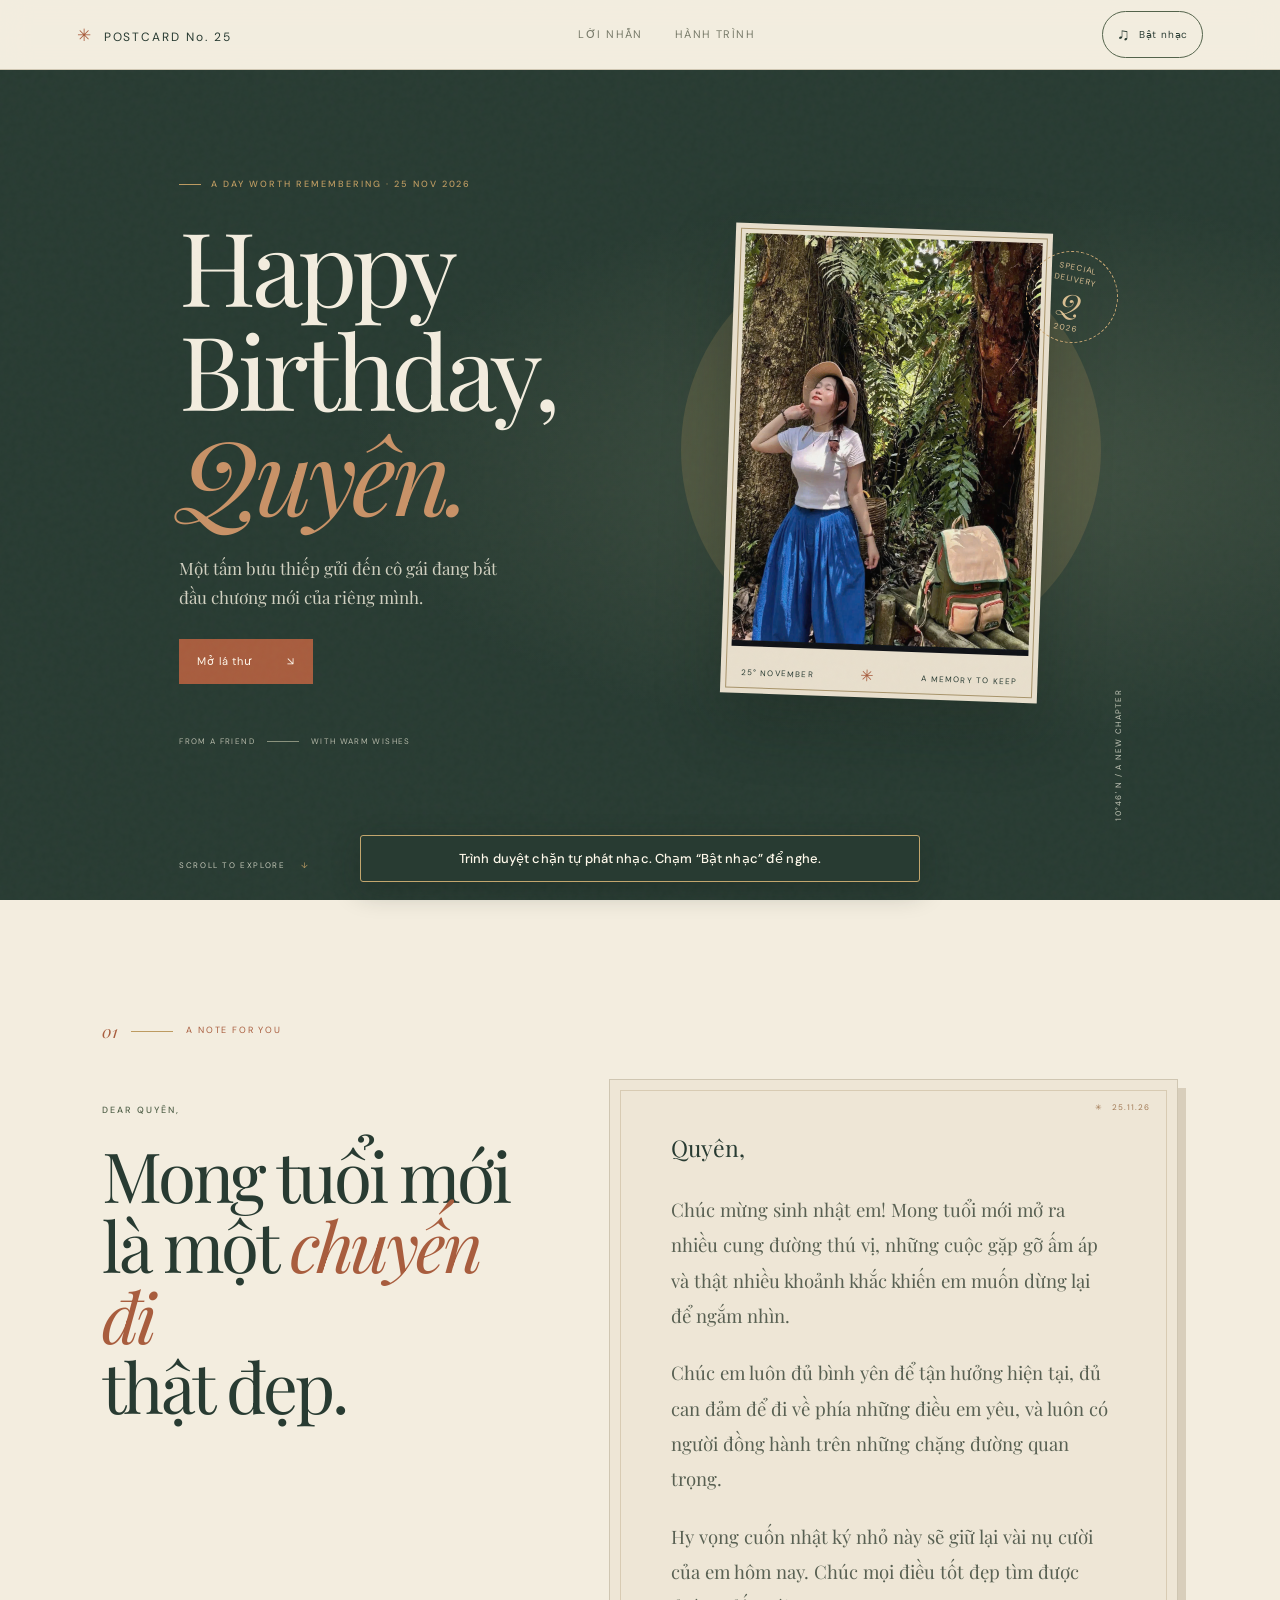
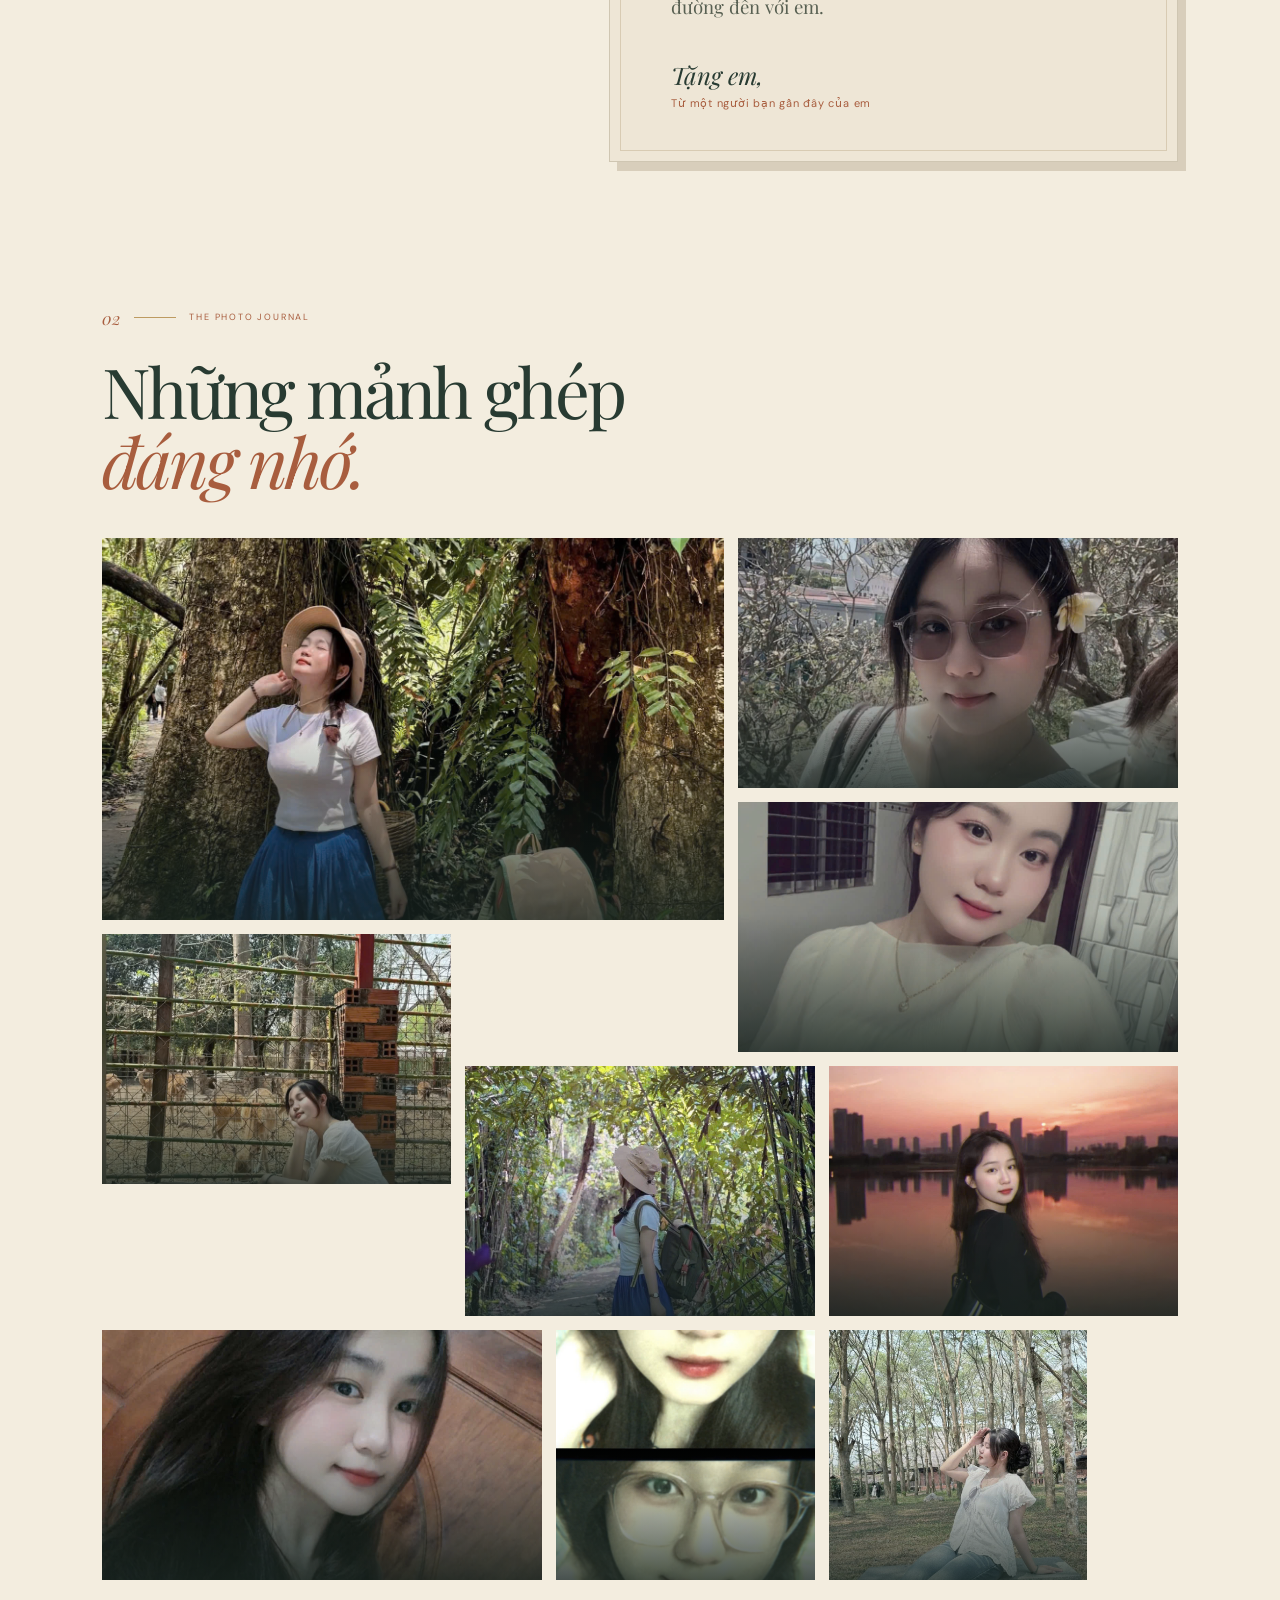
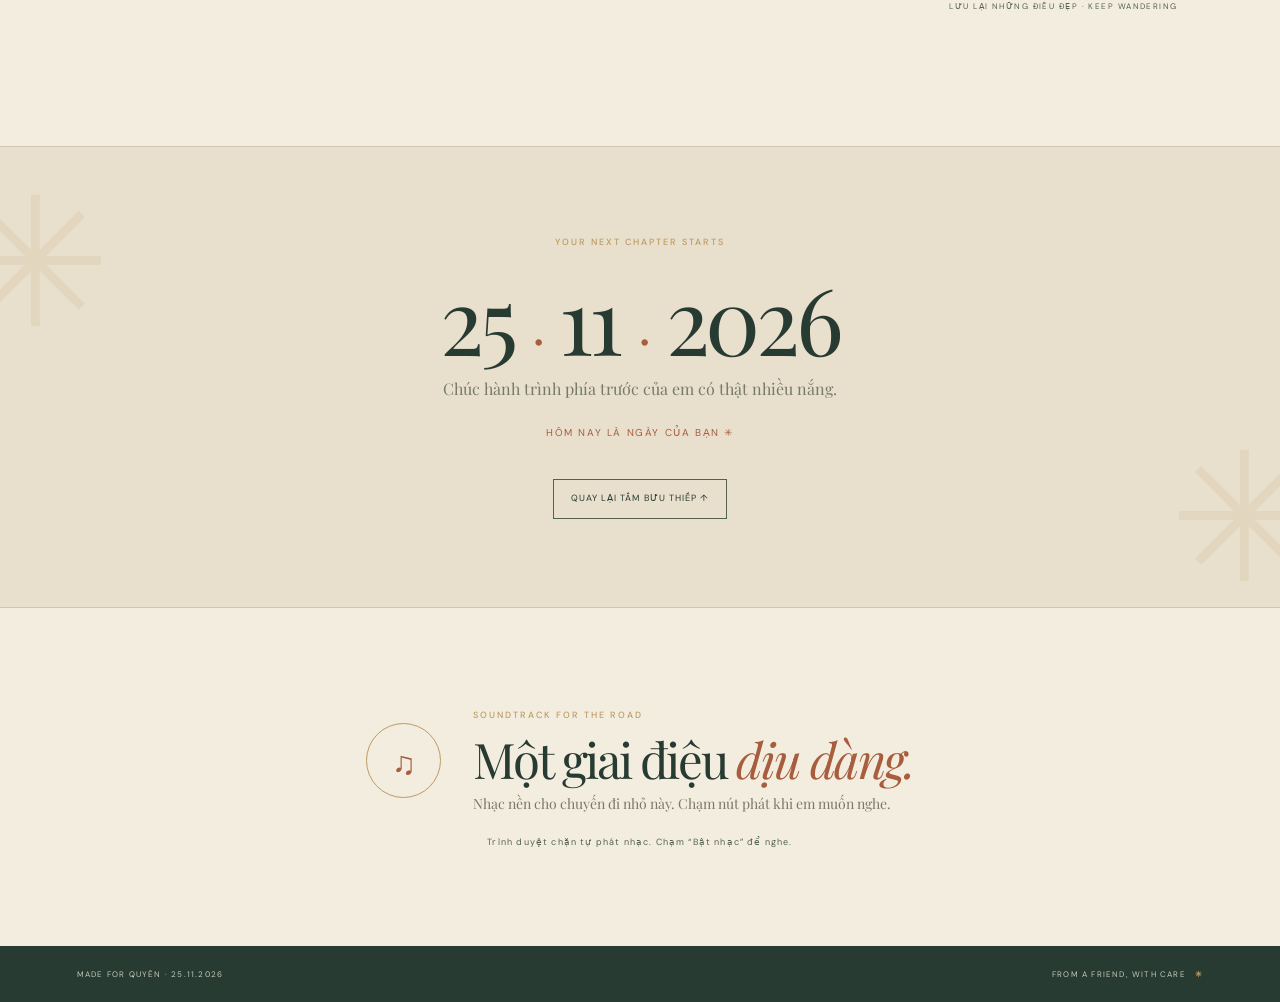
==== index.html @ d8c5ecf8 "Update index.html" ====
<!doctype html>
<html lang="vi">
<head>
  <meta charset="utf-8">
  <meta name="viewport" content="width=device-width, initial-scale=1">
  <meta name="theme-color" content="#283b32">
  <meta name="description" content="Một chuyến đi nhỏ qua những kỷ niệm đẹp, dành tặng Quyên nhân ngày sinh nhật 25.11.2026.">
  <title>Quyên — Một chuyến đi tuổi mới</title>
  <link rel="icon" href="./assets/flower.svg" type="image/svg+xml">
  <link rel="preconnect" href="https://fonts.googleapis.com">
  <link rel="preconnect" href="https://fonts.gstatic.com" crossorigin>
  <link href="https://fonts.googleapis.com/css2?family=DM+Sans:wght@400;500;600&family=Playfair+Display:ital,wght@0,400;0,500;1,400;1,500&display=swap" rel="stylesheet">
  <link rel="stylesheet" href="./css/style.css">
  <script src="./js/main.js?v=90a6bfc6" defer></script>
</head>
<body>
  <div class="grain" aria-hidden="true"></div>
  <header class="topbar">
    <a class="brand" href="#home" aria-label="Về đầu trang"><span class="brand-mark">✳</span> POSTCARD No. 25</a>
    <nav aria-label="Điều hướng"><a href="#letter">Lời nhắn</a><a href="#memories">Hành trình</a></nav>
    <button class="music-toggle" id="musicToggle" aria-pressed="false"><span aria-hidden="true">♫</span><span id="musicLabel">Bật nhạc</span></button>
  </header>

  <main id="home">
    <section class="hero">
      <div class="hero-copy">
        <p class="eyebrow"><span></span> A DAY WORTH REMEMBERING · 25 NOV 2026</p>
        <h1>Happy<br>Birthday,<br><em>Quyên.</em></h1>
        <p class="hero-subtitle">Một tấm bưu thiếp gửi đến cô gái đang bắt đầu chương mới của riêng mình.</p>
        <a class="primary-btn" href="#letter">Mở lá thư <span aria-hidden="true">↘</span></a>
        <div class="hero-meta"><span>FROM A FRIEND</span><span class="meta-line"></span><span>WITH WARM WISHES</span></div>
      </div>
      <div class="hero-art">
        <div class="sun-disc" aria-hidden="true"></div>
        <figure class="cover-photo">
          <img src="./assets/photos/quyen-01.jpg" alt="Quyên — tấm ảnh bìa của cuốn nhật ký sinh nhật" fetchpriority="high">
          <figcaption><span>25° NOVEMBER</span><span>✳</span><span>A MEMORY TO KEEP</span></figcaption>
        </figure>
        <div class="postmark" aria-hidden="true">SPECIAL<br>DELIVERY<div>Q</div>2026</div>
        <span class="coordinate" aria-hidden="true">10°46' N / A NEW CHAPTER</span>
      </div>
      <a class="scroll-cue" href="#letter">SCROLL TO EXPLORE <span>↓</span></a>
    </section>

    <section class="letter-section section-wrap" id="letter">
      <div class="section-kicker"><span>01</span><span class="rule"></span><span>A NOTE FOR YOU</span></div>
      <div class="letter-layout">
        <div class="letter-heading"><p class="eyebrow">DEAR QUYÊN,</p><h2>Mong tuổi mới<br>là một <em>chuyến đi</em><br>thật đẹp.</h2></div>
        <article class="letter-card">
          <div class="letter-stamp">✳ &nbsp; 25.11.26</div>
          <p>Quyên,</p>
          <p>Chúc mừng sinh nhật em! Mong tuổi mới mở ra nhiều cung đường thú vị, những cuộc gặp gỡ ấm áp và thật nhiều khoảnh khắc khiến em muốn dừng lại để ngắm nhìn.</p>
          <p>Chúc em luôn đủ bình yên để tận hưởng hiện tại, đủ can đảm để đi về phía những điều em yêu, và luôn có người đồng hành trên những chặng đường quan trọng.</p>
          <p>Hy vọng cuốn nhật ký nhỏ này sẽ giữ lại vài nụ cười của em hôm nay. Chúc mọi điều tốt đẹp tìm được đường đến với em.</p>
          <div class="signature">Tặng em,<span>Từ một người bạn gần đây của em</span></div>
        </article>
      </div>
    </section>

    <section class="memories-section section-wrap" id="memories">
      <div class="gallery-head">
        <div><div class="section-kicker"><span>02</span><span class="rule"></span><span>THE PHOTO JOURNAL</span></div><h2>Những mảnh ghép<br><em>đáng nhớ.</em></h2></div>
      </div>
      <div class="memory-grid">
        <button class="memory memory-01" data-full="./assets/photos/quyen-01.jpg" aria-label="Mở ảnh 1"><img src="./assets/photos/quyen-01.jpg" alt="Khoảnh khắc 1 của Quyên" loading="lazy" decoding="async"></button>
        <button class="memory memory-02" data-full="./assets/photos/quyen-02.jpg" aria-label="Mở ảnh 2"><img src="./assets/photos/quyen-02.jpg" alt="Khoảnh khắc 2 của Quyên" loading="lazy" decoding="async"></button>
        <button class="memory memory-03" data-full="./assets/photos/quyen-03.jpg" aria-label="Mở ảnh 3"><img src="./assets/photos/quyen-03.jpg" alt="Khoảnh khắc 3 của Quyên" loading="lazy" decoding="async"></button>
        <button class="memory memory-04" data-full="./assets/photos/quyen-04.jpg" aria-label="Mở ảnh 4"><img src="./assets/photos/quyen-04.jpg" alt="Khoảnh khắc 4 của Quyên" loading="lazy" decoding="async"></button>
        <button class="memory memory-05" data-full="./assets/photos/quyen-05.jpg" aria-label="Mở ảnh 5"><img src="./assets/photos/quyen-05.jpg" alt="Khoảnh khắc 5 của Quyên" loading="lazy" decoding="async"></button>
        <button class="memory memory-06" data-full="./assets/photos/quyen-06.jpg" aria-label="Mở ảnh 6"><img src="./assets/photos/quyen-06.jpg" alt="Khoảnh khắc 6 của Quyên" loading="lazy" decoding="async"></button>
        <button class="memory memory-07" data-full="./assets/photos/quyen-07.jpg" aria-label="Mở ảnh 7"><img src="./assets/photos/quyen-07.jpg" alt="Khoảnh khắc 7 của Quyên" loading="lazy" decoding="async"></button>
        <button class="memory memory-08" data-full="./assets/photos/quyen-08.jpg" aria-label="Mở ảnh 8"><img src="./assets/photos/quyen-08.jpg" alt="Khoảnh khắc 8 của Quyên" loading="lazy" decoding="async"></button>
        <button class="memory memory-09" data-full="./assets/photos/quyen-09.jpg" aria-label="Mở ảnh 9"><img src="./assets/photos/quyen-09.jpg" alt="Khoảnh khắc 9 của Quyên" loading="lazy" decoding="async"></button>
      </div>
      <p class="gallery-foot">LƯU LẠI NHỮNG ĐIỀU ĐẸP · KEEP WANDERING</p>
    </section>

    <section class="birthday-section">
      <div class="birthday-inner">
        <p class="eyebrow">YOUR NEXT CHAPTER STARTS</p>
        <h2>25 <span>·</span> 11 <span>·</span> 2026</h2>
        <p>Chúc hành trình phía trước của em có thật nhiều nắng.</p>
        <div class="countdown" id="countdown" aria-live="polite"></div>
        <a class="outline-btn" href="#home">Quay lại tấm bưu thiếp ↑</a>
      </div>
      <span class="birthday-star star-left" aria-hidden="true">✳</span><span class="birthday-star star-right" aria-hidden="true">✳</span>
    </section>

    <section class="music-section section-wrap" id="music">
      <div class="music-note"><span class="music-glyph">♫</span><div><p class="eyebrow">SOUNDTRACK FOR THE ROAD</p><h2>Một giai điệu <em>dịu dàng.</em></h2><p>Nhạc nền cho chuyến đi nhỏ này. Chạm nút phát khi em muốn nghe.</p></div></div>
      <audio id="birthdayMusic" src="./assets/music/birthday.mp3" loop preload="none"></audio>
      <p class="audio-status" id="audioStatus" aria-live="polite">Nhạc đang tạm dừng.</p>
    </section>
  </main>
  <footer><span>MADE FOR QUYÊN · 25.11.2026</span><span>FROM A FRIEND, WITH CARE <b>✳</b></span></footer>

  <dialog id="lightbox" class="lightbox" aria-label="Ảnh xem lớn"><button class="dialog-close" id="closeLightbox" aria-label="Đóng ảnh">×</button><img id="lightboxImage" alt=""><p id="lightboxCaption"></p></dialog>
  <p class="audio-notice" id="audioNotice" role="status" aria-live="polite" aria-atomic="true" hidden></p>
</body>
</html>
---- css/style.css ----
:root{--forest:#283b32;--moss:#53634b;--paper:#f3eddf;--cream:#e8dfcd;--ink:#26352d;--muted:#777a69;--rust:#a85d3e;--gold:#bd9b61;--line:#cfc6b2;--serif:"Playfair Display",Georgia,serif;--sans:"DM Sans",Arial,sans-serif}
*{box-sizing:border-box}html{scroll-behavior:smooth;scroll-padding-top:84px}body{margin:0;background:var(--paper);color:var(--ink);font:15px/1.75 var(--sans);overflow-x:hidden}a{color:inherit;text-decoration:none}button{font:inherit;-webkit-tap-highlight-color:transparent}.grain{position:fixed;inset:0;z-index:8;pointer-events:none;opacity:.11;background-image:url("data:image/svg+xml,%3Csvg viewBox='0 0 180 180' xmlns='http://www.w3.org/2000/svg'%3E%3Cfilter id='n'%3E%3CfeTurbulence type='fractalNoise' baseFrequency='.8' numOctaves='3' stitchTiles='stitch'/%3E%3C/filter%3E%3Crect width='100%25' height='100%25' filter='url(%23n)' opacity='.25'/%3E%3C/svg%3E")}.topbar{height:70px;position:sticky;top:0;z-index:10;background:#f3eddfed;backdrop-filter:blur(14px);border-bottom:1px solid var(--line);display:flex;align-items:center;justify-content:space-between;padding:0 6vw}.brand{font:12px var(--sans);letter-spacing:.16em;color:var(--forest)}.brand-mark{color:var(--rust);font-size:17px;margin-right:6px}.topbar nav{display:flex;gap:32px;color:var(--muted);font-size:11px;letter-spacing:.13em;text-transform:uppercase}.topbar nav a:hover,.music-toggle:hover{color:var(--rust)}.music-toggle{border:1px solid var(--moss);border-radius:30px;background:transparent;color:var(--forest);padding:8px 14px;display:flex;gap:8px;align-items:center;font-size:10px;letter-spacing:.08em;cursor:pointer}.music-toggle span:first-child{font-size:17px}.music-toggle[aria-pressed=true] span:first-child{animation:pulse 1s infinite alternate}
.hero{min-height:calc(100svh - 70px);background:var(--forest);color:var(--paper);position:relative;display:grid;grid-template-columns:1fr 1fr;align-items:center;gap:7%;padding:55px 11vw 100px;overflow:hidden}.hero:before{content:"";position:absolute;inset:0;background:radial-gradient(ellipse at 75% 48%,#54624e99,transparent 45%);pointer-events:none}.hero-copy{position:relative;z-index:2}.eyebrow{font-size:9px;letter-spacing:.22em;color:var(--gold);font-weight:500;margin:0 0 20px}.hero-copy>.eyebrow{display:flex;align-items:center;gap:10px}.hero-copy>.eyebrow span{width:22px;height:1px;background:var(--gold)}h1,h2{font-family:var(--serif);font-weight:400;letter-spacing:-.045em;line-height:1.02;margin:0}h1{font-size:clamp(65px,8vw,112px);color:var(--paper)}h1 em,h2 em{font-weight:400;color:#c99267}.hero-subtitle{max-width:340px;color:#d2d1c1;font-family:var(--serif);font-size:17px;line-height:1.7;margin:28px 0 27px}.primary-btn{display:inline-flex;gap:35px;align-items:center;padding:13px 18px;background:var(--rust);color:#fff7eb;font-size:11px;letter-spacing:.08em}.primary-btn:hover{background:#bb7551}.hero-meta{display:flex;align-items:center;gap:12px;margin-top:50px;color:#b5b9a9;font-size:8px;letter-spacing:.17em}.meta-line{height:1px;width:32px;background:#8a927d}.hero-art{min-height:530px;position:relative;display:grid;place-items:center}.sun-disc{position:absolute;width:min(34vw,420px);aspect-ratio:1;border-radius:50%;background:#bd9b6133;right:0;top:8%}.cover-photo{width:min(74%,380px);height:470px;position:relative;margin:0;padding:10px 10px 47px;background:#e8dfcd;transform:rotate(2deg);box-shadow:0 24px 65px #101a1450;z-index:1}.cover-photo:before{content:"";position:absolute;inset:5px;border:1px solid #a8946a;pointer-events:none;z-index:1}.cover-photo img{width:100%;height:100%;display:block;object-fit:cover;filter:saturate(.83) contrast(.97)}.cover-photo figcaption{position:absolute;bottom:11px;left:20px;right:20px;display:flex;justify-content:space-between;align-items:center;color:var(--forest);font:8px var(--sans);letter-spacing:.15em}.cover-photo figcaption span:nth-child(2){color:var(--rust);font-size:16px}.postmark{position:absolute;right:-4%;top:10%;width:92px;height:92px;border:1px dashed #c9a673;border-radius:50%;color:#dabf92;display:grid;place-content:center;text-align:center;font-size:8px;letter-spacing:.11em;line-height:1.5;transform:rotate(12deg);z-index:2}.postmark div{font:italic 28px var(--serif)}.coordinate{position:absolute;bottom:6%;right:-4%;font-size:8px;letter-spacing:.16em;color:#c4c8b9;transform:rotate(-90deg);transform-origin:right}.scroll-cue{position:absolute;bottom:28px;left:11vw;font-size:8px;letter-spacing:.2em;color:#c4c8b9}.scroll-cue span{color:var(--gold);margin-left:12px}
.section-wrap{width:min(1080px,84%);margin-inline:auto}.letter-section{padding:120px 0 130px}.section-kicker{display:flex;align-items:center;gap:13px;color:var(--rust);font-size:9px;letter-spacing:.2em}.section-kicker>span:first-child{font:italic 17px var(--serif);letter-spacing:0}.rule{width:42px;height:1px;background:var(--gold)}.letter-layout{display:grid;grid-template-columns:.9fr 1.1fr;gap:11%;align-items:start;margin-top:37px}.letter-heading{padding-top:24px}.letter-heading .eyebrow{color:var(--moss)}.letter-heading h2,.gallery-head h2,.music-note h2{font-size:clamp(42px,5.4vw,70px);color:var(--forest)}.letter-heading h2 em,.gallery-head h2 em,.music-note h2 em{color:var(--rust)}.letter-card{position:relative;background:#eee6d6;padding:48px clamp(28px,5vw,64px);border:1px solid var(--line);box-shadow:8px 9px 0 #d8cebb}.letter-card:before{content:"";position:absolute;inset:10px;border:1px solid #d8cbb3;pointer-events:none}.letter-card p{position:relative;color:#586052;font:16px/1.95 var(--serif)}.letter-card p:first-of-type{font-size:20px;color:var(--forest)}.letter-stamp{position:absolute;right:27px;top:20px;color:#a07853;font-size:8px;letter-spacing:.12em}.signature{position:relative;margin-top:28px;color:var(--forest);font:italic 22px var(--serif)}.signature span{display:block;margin-top:5px;font:9px var(--sans);letter-spacing:.17em;text-transform:uppercase;color:var(--rust)}
.memories-section{padding:15px 0 125px}.gallery-head{display:flex;align-items:end;justify-content:space-between;margin-bottom:42px}.gallery-head h2{margin-top:26px}.gallery-intro{width:230px;color:var(--muted);font:15px/1.8 var(--serif);margin:0 0 7px}.memory-grid{display:grid;grid-template-columns:repeat(12,minmax(0,1fr));grid-auto-rows:118px;gap:14px}.memory{position:relative;overflow:hidden;border:0;padding:0;background:#d7cfbd;cursor:zoom-in;text-align:left;color:white}.memory img{width:100%;height:100%;display:block;object-fit:cover;filter:saturate(.78);transition:transform .65s,filter .4s}.memory:hover img{transform:scale(1.045);filter:saturate(.98)}.memory:after{content:"";position:absolute;inset:45% 0 0;background:linear-gradient(transparent,#17231fc9)}.memory-01{grid-column:span 7;grid-row:span 3}.memory-02,.memory-03{grid-column:span 5;grid-row:span 2}.memory-04,.memory-05,.memory-06{grid-column:span 4;grid-row:span 2}.memory-07{grid-column:span 5;grid-row:span 2}.memory-08,.memory-09{grid-column:span 3;grid-row:span 2}.gallery-foot{text-align:right;margin-top:19px;color:var(--moss);font-size:8px;letter-spacing:.18em}
.birthday-section{position:relative;overflow:hidden;background:var(--cream);border-block:1px solid var(--line);padding:88px 6vw;text-align:center}.birthday-inner{position:relative;z-index:1}.birthday-section h2{font-size:clamp(48px,8vw,92px);color:var(--forest);margin:8px 0 14px}.birthday-section h2 span{color:var(--rust);font-size:.55em}.birthday-section p:not(.eyebrow){color:var(--muted);font:16px var(--serif);margin:0 0 25px}.countdown{min-height:30px;margin:10px 0 25px;color:var(--rust);font-size:10px;letter-spacing:.16em}.outline-btn{display:inline-block;border:1px solid var(--moss);padding:11px 17px;color:var(--forest);font-size:9px;letter-spacing:.12em;text-transform:uppercase}.outline-btn:hover{background:var(--forest);color:var(--paper)}.birthday-star{position:absolute;font-size:180px;color:#bd9b6122}.star-left{left:-40px;top:-40px}.star-right{right:-40px;bottom:-70px}
.music-section{padding:100px 0 95px}.music-note{display:flex;align-items:center;justify-content:center;gap:32px}.music-glyph{width:75px;height:75px;border-radius:50%;border:1px solid var(--gold);display:grid;place-items:center;color:var(--rust);font:32px var(--serif)}.music-note h2{font-size:clamp(32px,4vw,49px)}.music-note .eyebrow{margin-bottom:10px}.music-note p:last-child{color:var(--muted);font:14px var(--serif);margin:10px 0 0}.audio-status{text-align:center;color:var(--moss);font-size:9px;letter-spacing:.13em;margin:22px 0 0}
footer{display:flex;justify-content:space-between;padding:21px 6vw;background:var(--forest);color:#c4c8b9;font-size:8px;letter-spacing:.15em}footer b{color:var(--gold);margin-left:6px}
.lightbox{border:0;background:transparent;padding:0;max-width:min(92vw,1000px);max-height:92vh;overflow:visible;text-align:center}.lightbox::backdrop{background:#15201bd9;backdrop-filter:blur(5px)}.lightbox img{display:block;max-width:90vw;max-height:82vh;object-fit:contain;box-shadow:0 20px 80px #0008}.lightbox p{color:var(--paper);font-size:9px;letter-spacing:.19em}.dialog-close{position:absolute;right:-8px;top:-44px;border:0;background:transparent;color:white;font-size:34px;cursor:pointer}
@keyframes pulse{to{transform:scale(1.2);color:var(--rust)}}@media(min-width:1200px){.hero{padding-inline:14vw}.scroll-cue{left:14vw}}@media(max-width:760px){.topbar{height:62px;padding:0 5%}.brand{font-size:9px;letter-spacing:.1em}.topbar nav{gap:12px;font-size:8px}.music-toggle{padding:6px 10px;font-size:0}.music-toggle span:first-child{font-size:17px}.hero{min-height:auto;grid-template-columns:1fr;gap:0;padding:58px 8% 78px}.hero-copy{text-align:center}.hero-copy>.eyebrow{justify-content:center;font-size:7px;letter-spacing:.13em}.hero-copy h1{font-size:clamp(66px,18vw,94px)}.hero-subtitle{margin:20px auto 22px;font-size:15px;max-width:310px}.hero-meta{justify-content:center;margin-top:28px;font-size:7px}.hero-art{min-height:410px;margin-top:5px}.sun-disc{width:75vw;right:8%;top:8%}.cover-photo{width:66%;height:355px}.postmark{right:0;top:11%;width:75px;height:75px;font-size:7px}.postmark div{font-size:22px}.coordinate{right:-8%;bottom:4%;font-size:7px}.scroll-cue{left:8%;bottom:24px;font-size:7px}.section-wrap{width:86%}.letter-section{padding:80px 0}.letter-layout{grid-template-columns:1fr;gap:25px;margin-top:25px}.letter-heading{padding-top:0}.letter-heading h2,.gallery-head h2{font-size:47px}.letter-card{padding:42px 28px}.letter-card p{font-size:15px}.memories-section{padding:8px 0 80px}.gallery-head{display:block;margin-bottom:28px}.gallery-intro{width:auto;max-width:300px;margin:19px 0 0}.memory-grid{grid-template-columns:repeat(2,minmax(0,1fr));grid-auto-rows:115px;gap:9px}.memory-01{grid-column:span 2;grid-row:span 3}.memory-02,.memory-03{grid-column:span 1;grid-row:span 2}.memory-04,.memory-05,.memory-06{grid-column:span 1;grid-row:span 2}.memory-07{grid-column:span 2;grid-row:span 2}.memory-08,.memory-09{grid-column:span 1;grid-row:span 2}.memory-number{left:9px;bottom:9px;font-size:17px}.memory-caption{right:8px;bottom:10px;font-size:6px;letter-spacing:.1em}.birthday-section{padding:70px 6vw}.birthday-section h2{font-size:clamp(46px,12vw,70px)}.birthday-star{font-size:100px}.music-section{padding:70px 0}.music-note{gap:17px;align-items:flex-start}.music-glyph{width:53px;height:53px;font-size:25px;flex:none}.music-note h2{font-size:34px}.music-note .eyebrow{font-size:7px}.music-note p:last-child{font-size:13px}footer{padding:17px 5%;font-size:6px;letter-spacing:.1em}}@media(max-width:370px){.topbar nav{gap:8px}.topbar nav a{font-size:7px}.hero-art{min-height:360px}.cover-photo{height:315px}.memory-grid{grid-auto-rows:96px}.section-kicker{font-size:8px}}@media(prefers-reduced-motion:reduce){*,*::before,*::after{scroll-behavior:auto!important;animation-duration:.01ms!important;animation-iteration-count:1!important;transition-duration:.01ms!important}}
.audio-notice{position:fixed;z-index:1000;left:50%;bottom:calc(18px + env(safe-area-inset-bottom));transform:translateX(-50%);width:min(92vw,560px);box-sizing:border-box;margin:0;padding:13px 18px;border:1px solid #c3a66e;border-radius:3px;background:#283b32;color:#fff9eb;box-shadow:0 8px 28px #17231d55;text-align:center;font:500 13px/1.5 'DM Sans',sans-serif;letter-spacing:.01em}.audio-notice[hidden]{display:none}

/* Refined reading rhythm for the letter on wide and narrow screens. */
.letter-layout{grid-template-columns:minmax(0,.85fr) minmax(0,1.15fr);gap:8%;align-items:start}
.letter-card{max-width:660px;padding:clamp(36px,4vw,56px) clamp(30px,4.8vw,64px)}
.letter-card p{max-width:62ch;margin:0 0 1.2em;font-size:clamp(17px,1.45vw,19px);line-height:1.9}
.letter-card p:first-of-type{margin-bottom:1.15em;font-size:clamp(21px,1.8vw,23px);line-height:1.5}
.signature{margin-top:34px;font-size:24px}
.signature span{max-width:100%;font-size:11px;letter-spacing:.07em;text-transform:none}
.audio-notice{pointer-events:none}
@media(max-width:760px){
  .letter-layout{grid-template-columns:minmax(0,1fr);gap:22px}
  .letter-card{padding:42px clamp(24px,7vw,34px)}
  .letter-card p{font-size:17px;line-height:1.85}
  .letter-card p:first-of-type{font-size:20px;line-height:1.5}
  .signature span{font-size:10px;letter-spacing:.055em;line-height:1.6}
}
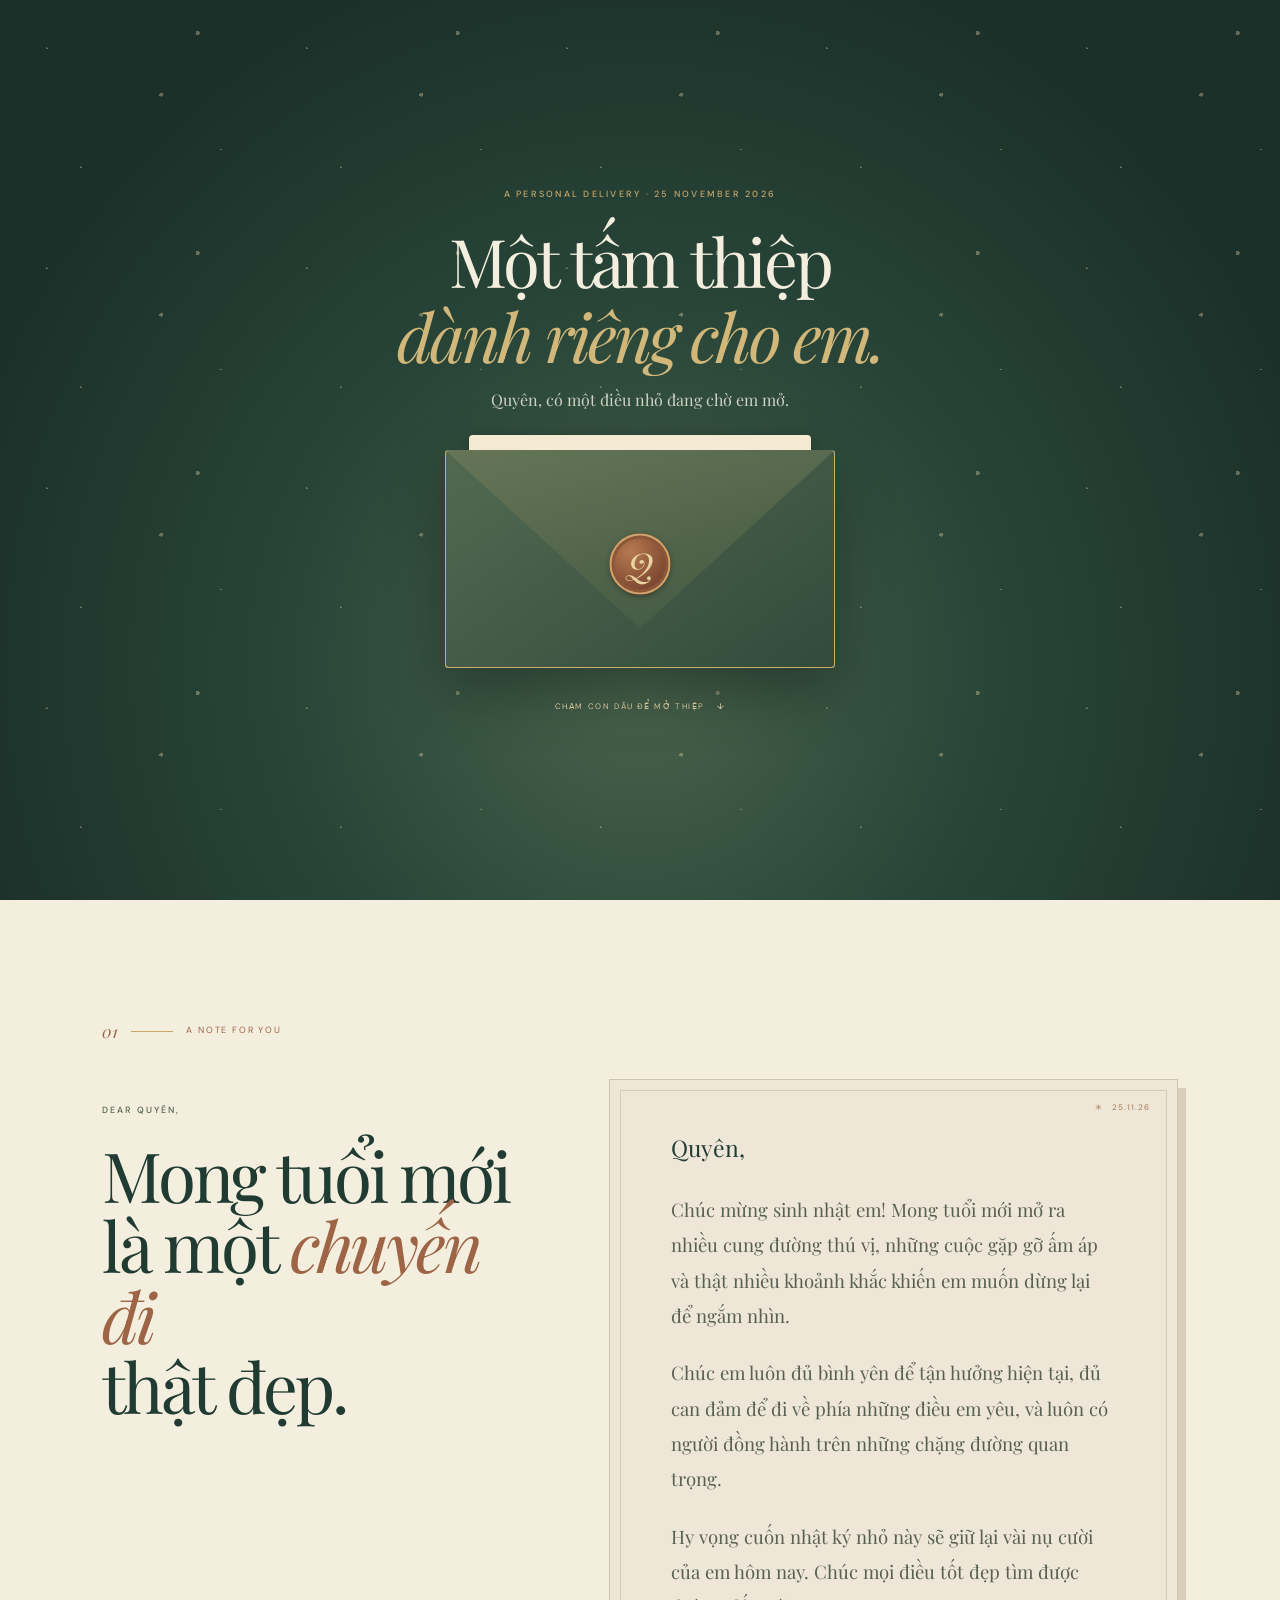
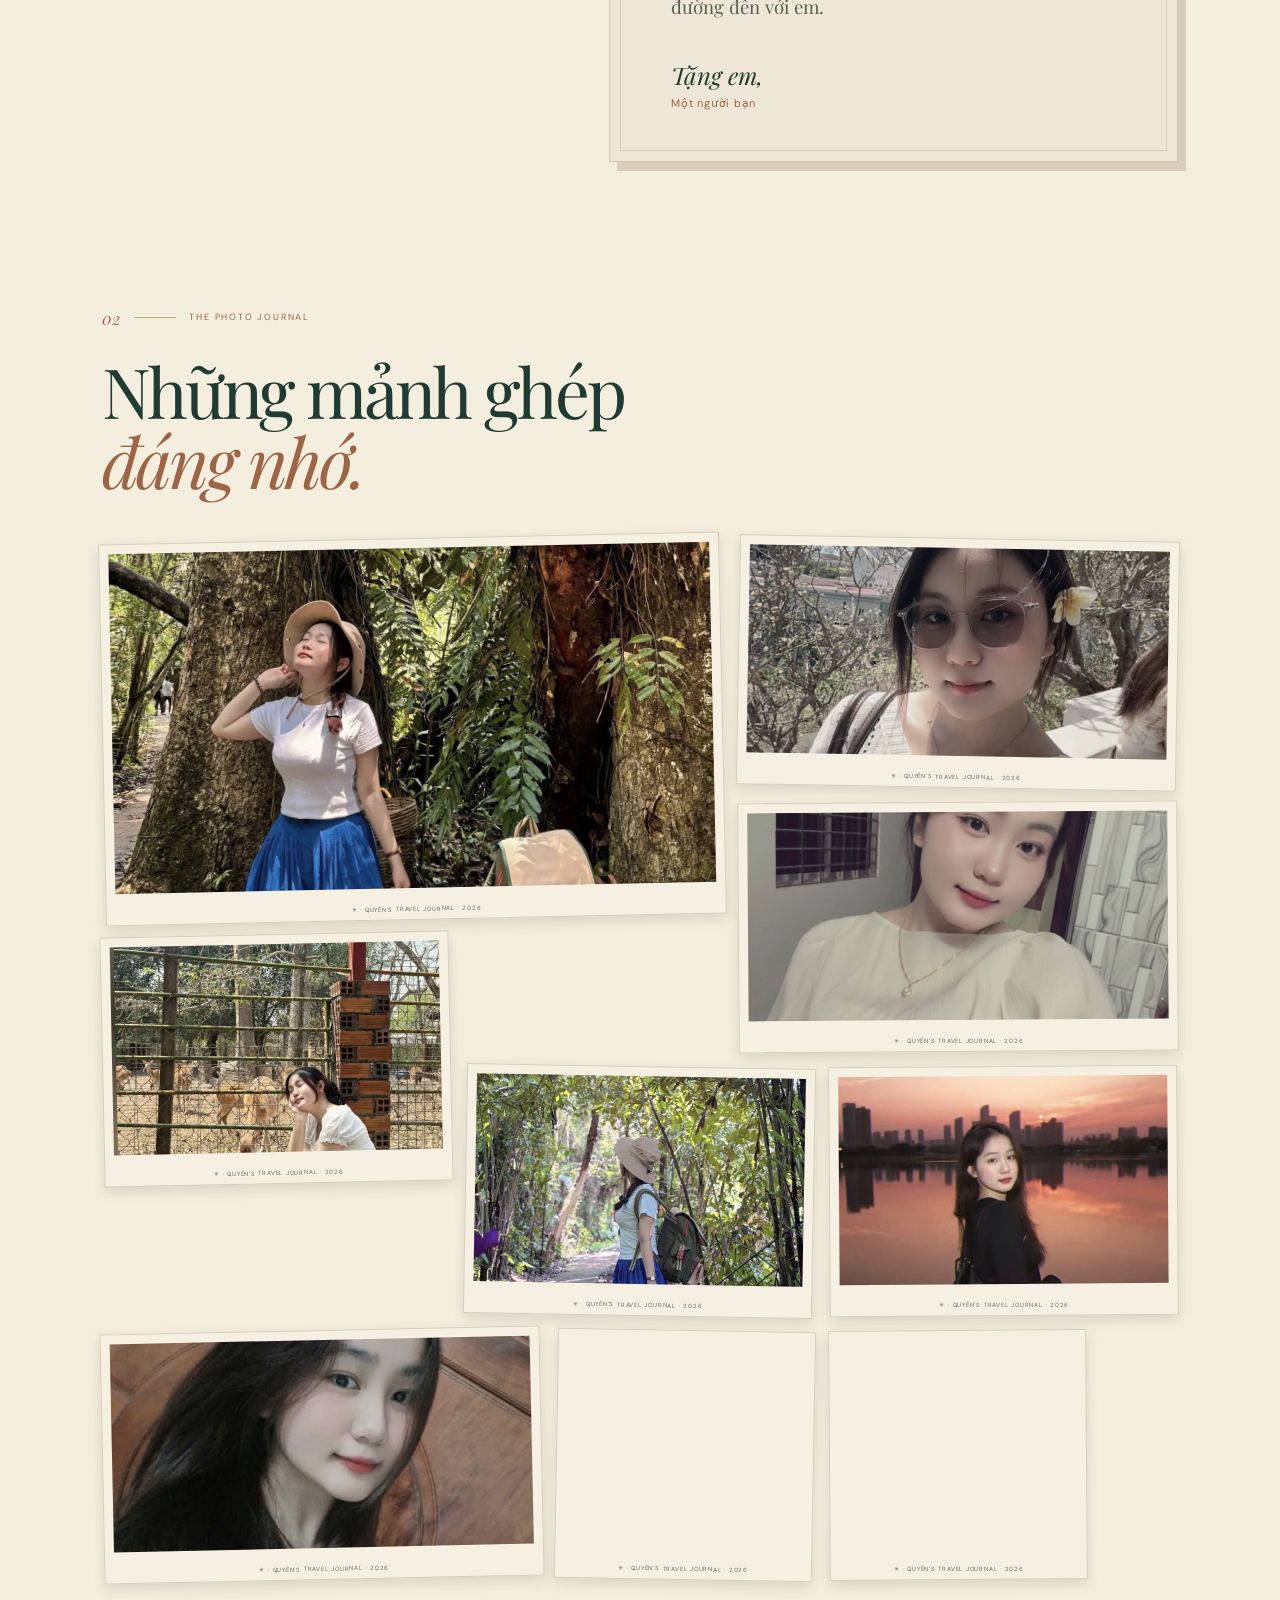
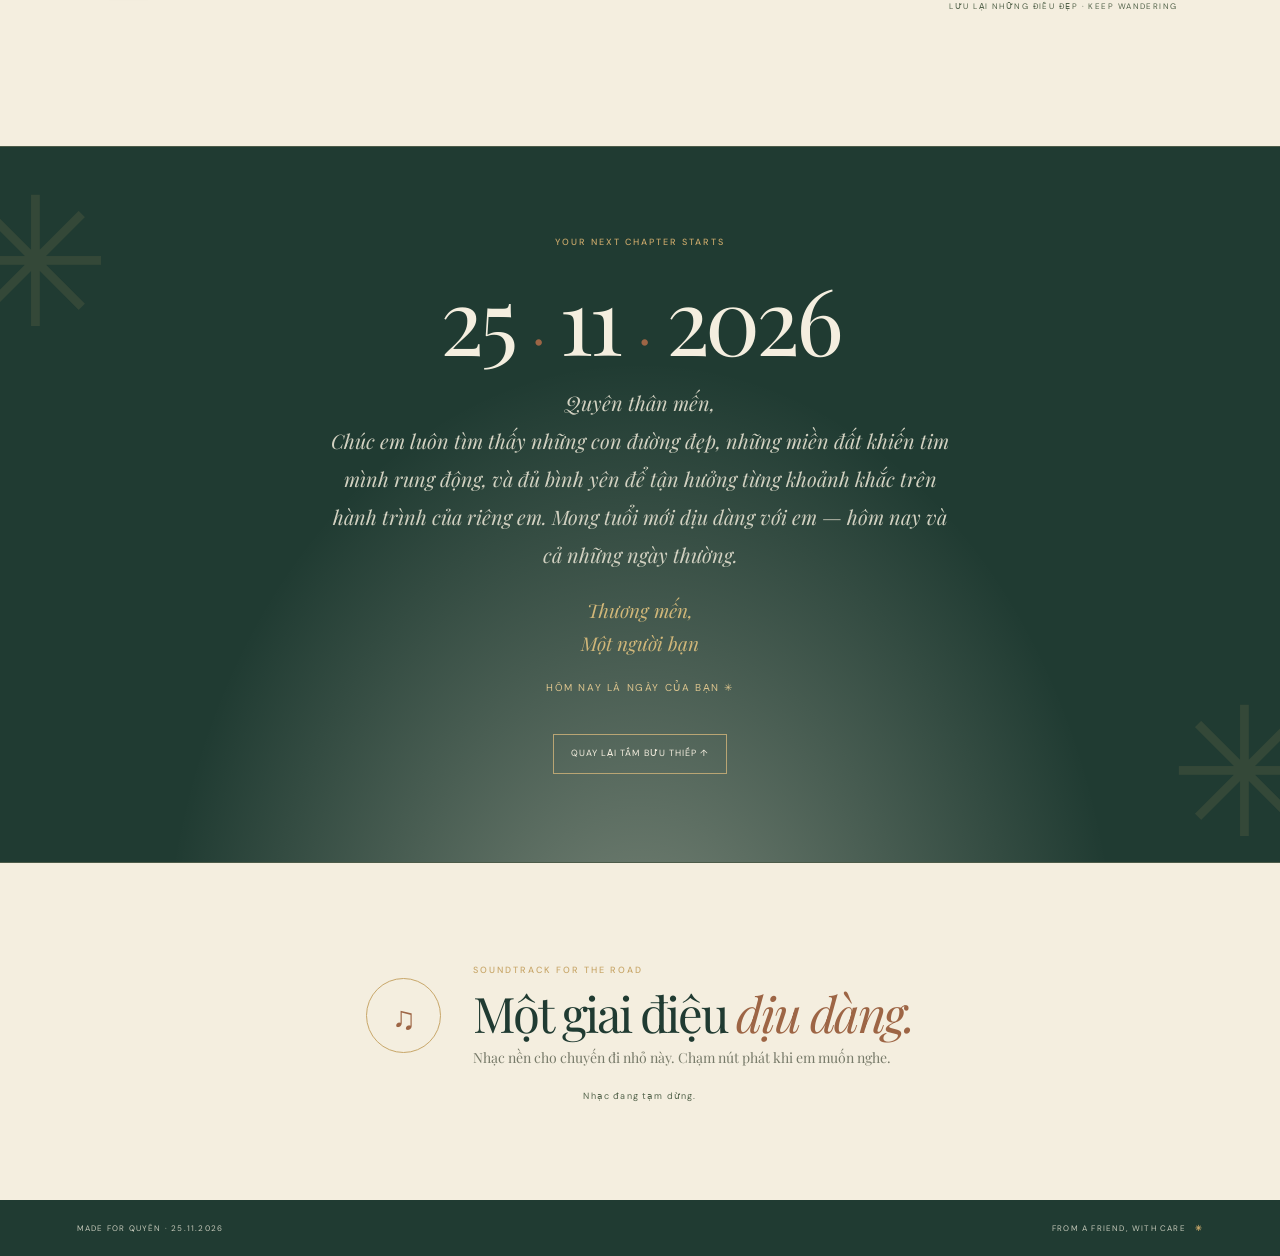
==== commit e9229580: "Upgrade birthday postcard to cinematic V2" ====
--- a/index.html
+++ b/index.html
@@ -10,18 +10,27 @@
   <link rel="preconnect" href="https://fonts.googleapis.com">
   <link rel="preconnect" href="https://fonts.gstatic.com" crossorigin>
   <link href="https://fonts.googleapis.com/css2?family=DM+Sans:wght@400;500;600&family=Playfair+Display:ital,wght@0,400;0,500;1,400;1,500&display=swap" rel="stylesheet">
-  <link rel="stylesheet" href="./css/style.css">
+  <link rel="stylesheet" href="./css/style.css?v=phone-label-2">
   <script src="./js/main.js?v=90a6bfc6" defer></script>
 </head>
 <body>
+  <section class="envelope-gate" id="envelopeGate" aria-labelledby="gateTitle">
+    <div class="gate-sky" aria-hidden="true"></div>
+    <div class="gate-copy"><p class="eyebrow">A PERSONAL DELIVERY · 25 NOVEMBER 2026</p><h1 id="gateTitle">Một tấm thiệp<br><em>dành riêng cho em.</em></h1><p>Quyên, có một điều nhỏ đang chờ em mở.</p></div>
+    <button class="envelope-button" id="openCard" aria-label="Mở phong bì và xem thiệp sinh nhật">
+      <span class="envelope-back"></span><span class="letter-peek"><span>FOR QUYÊN</span><b>25 · 11 · 2026</b></span><span class="envelope-front"></span><span class="envelope-flap"></span><span class="wax-seal" aria-hidden="true">Q</span>
+    </button>
+    <p class="gate-hint">CHẠM CON DẤU ĐỂ MỞ THIỆP <span aria-hidden="true">↓</span></p>
+  </section>
+  <div class="ambient-dust" aria-hidden="true"></div>
   <div class="grain" aria-hidden="true"></div>
-  <header class="topbar">
+  <header class="topbar" inert>
     <a class="brand" href="#home" aria-label="Về đầu trang"><span class="brand-mark">✳</span> POSTCARD No. 25</a>
     <nav aria-label="Điều hướng"><a href="#letter">Lời nhắn</a><a href="#memories">Hành trình</a></nav>
     <button class="music-toggle" id="musicToggle" aria-pressed="false"><span aria-hidden="true">♫</span><span id="musicLabel">Bật nhạc</span></button>
   </header>
 
-  <main id="home">
+  <main id="home" tabindex="-1" inert>
     <section class="hero">
       <div class="hero-copy">
         <p class="eyebrow"><span></span> A DAY WORTH REMEMBERING · 25 NOV 2026</p>
@@ -52,7 +61,7 @@
           <p>Chúc mừng sinh nhật em! Mong tuổi mới mở ra nhiều cung đường thú vị, những cuộc gặp gỡ ấm áp và thật nhiều khoảnh khắc khiến em muốn dừng lại để ngắm nhìn.</p>
           <p>Chúc em luôn đủ bình yên để tận hưởng hiện tại, đủ can đảm để đi về phía những điều em yêu, và luôn có người đồng hành trên những chặng đường quan trọng.</p>
           <p>Hy vọng cuốn nhật ký nhỏ này sẽ giữ lại vài nụ cười của em hôm nay. Chúc mọi điều tốt đẹp tìm được đường đến với em.</p>
-          <div class="signature">Tặng em,<span>Từ một người bạn gần đây của em</span></div>
+          <div class="signature">Tặng em,<span>Một người bạn</span></div>
         </article>
       </div>
     </section>
@@ -76,10 +85,10 @@
     </section>
 
     <section class="birthday-section">
-      <div class="birthday-inner">
+      <div class="birthday-inner closing-letter">
         <p class="eyebrow">YOUR NEXT CHAPTER STARTS</p>
         <h2>25 <span>·</span> 11 <span>·</span> 2026</h2>
-        <p>Chúc hành trình phía trước của em có thật nhiều nắng.</p>
+        <p>Quyên thân mến,<br>Chúc em luôn tìm thấy những con đường đẹp, những miền đất khiến tim mình rung động, và đủ bình yên để tận hưởng từng khoảnh khắc trên hành trình của riêng em. Mong tuổi mới dịu dàng với em — hôm nay và cả những ngày thường.<br><span class="closing-signature">Thương mến,<br>Một người bạn</span></p>
         <div class="countdown" id="countdown" aria-live="polite"></div>
         <a class="outline-btn" href="#home">Quay lại tấm bưu thiếp ↑</a>
       </div>
@@ -92,9 +101,9 @@
       <p class="audio-status" id="audioStatus" aria-live="polite">Nhạc đang tạm dừng.</p>
     </section>
   </main>
-  <footer><span>MADE FOR QUYÊN · 25.11.2026</span><span>FROM A FRIEND, WITH CARE <b>✳</b></span></footer>
+  <footer inert><span>MADE FOR QUYÊN · 25.11.2026</span><span>FROM A FRIEND, WITH CARE <b>✳</b></span></footer>
 
-  <dialog id="lightbox" class="lightbox" aria-label="Ảnh xem lớn"><button class="dialog-close" id="closeLightbox" aria-label="Đóng ảnh">×</button><img id="lightboxImage" alt=""><p id="lightboxCaption"></p></dialog>
+  <dialog id="lightbox" class="lightbox" aria-label="Ảnh xem lớn"><button class="dialog-close" id="closeLightbox" aria-label="Đóng ảnh">×</button><button class="lightbox-nav lightbox-prev" id="previousPhoto" aria-label="Ảnh trước">←</button><img id="lightboxImage" alt=""><button class="lightbox-nav lightbox-next" id="nextPhoto" aria-label="Ảnh tiếp theo">→</button><p id="lightboxCaption"></p><p class="lightbox-counter" id="lightboxCounter"></p></dialog>
   <p class="audio-notice" id="audioNotice" role="status" aria-live="polite" aria-atomic="true" hidden></p>
 </body>
 </html>
--- a/css/style.css
+++ b/css/style.css
@@ -7,7 +7,7 @@
 .music-section{padding:100px 0 95px}.music-note{display:flex;align-items:center;justify-content:center;gap:32px}.music-glyph{width:75px;height:75px;border-radius:50%;border:1px solid var(--gold);display:grid;place-items:center;color:var(--rust);font:32px var(--serif)}.music-note h2{font-size:clamp(32px,4vw,49px)}.music-note .eyebrow{margin-bottom:10px}.music-note p:last-child{color:var(--muted);font:14px var(--serif);margin:10px 0 0}.audio-status{text-align:center;color:var(--moss);font-size:9px;letter-spacing:.13em;margin:22px 0 0}
 footer{display:flex;justify-content:space-between;padding:21px 6vw;background:var(--forest);color:#c4c8b9;font-size:8px;letter-spacing:.15em}footer b{color:var(--gold);margin-left:6px}
 .lightbox{border:0;background:transparent;padding:0;max-width:min(92vw,1000px);max-height:92vh;overflow:visible;text-align:center}.lightbox::backdrop{background:#15201bd9;backdrop-filter:blur(5px)}.lightbox img{display:block;max-width:90vw;max-height:82vh;object-fit:contain;box-shadow:0 20px 80px #0008}.lightbox p{color:var(--paper);font-size:9px;letter-spacing:.19em}.dialog-close{position:absolute;right:-8px;top:-44px;border:0;background:transparent;color:white;font-size:34px;cursor:pointer}
-@keyframes pulse{to{transform:scale(1.2);color:var(--rust)}}@media(min-width:1200px){.hero{padding-inline:14vw}.scroll-cue{left:14vw}}@media(max-width:760px){.topbar{height:62px;padding:0 5%}.brand{font-size:9px;letter-spacing:.1em}.topbar nav{gap:12px;font-size:8px}.music-toggle{padding:6px 10px;font-size:0}.music-toggle span:first-child{font-size:17px}.hero{min-height:auto;grid-template-columns:1fr;gap:0;padding:58px 8% 78px}.hero-copy{text-align:center}.hero-copy>.eyebrow{justify-content:center;font-size:7px;letter-spacing:.13em}.hero-copy h1{font-size:clamp(66px,18vw,94px)}.hero-subtitle{margin:20px auto 22px;font-size:15px;max-width:310px}.hero-meta{justify-content:center;margin-top:28px;font-size:7px}.hero-art{min-height:410px;margin-top:5px}.sun-disc{width:75vw;right:8%;top:8%}.cover-photo{width:66%;height:355px}.postmark{right:0;top:11%;width:75px;height:75px;font-size:7px}.postmark div{font-size:22px}.coordinate{right:-8%;bottom:4%;font-size:7px}.scroll-cue{left:8%;bottom:24px;font-size:7px}.section-wrap{width:86%}.letter-section{padding:80px 0}.letter-layout{grid-template-columns:1fr;gap:25px;margin-top:25px}.letter-heading{padding-top:0}.letter-heading h2,.gallery-head h2{font-size:47px}.letter-card{padding:42px 28px}.letter-card p{font-size:15px}.memories-section{padding:8px 0 80px}.gallery-head{display:block;margin-bottom:28px}.gallery-intro{width:auto;max-width:300px;margin:19px 0 0}.memory-grid{grid-template-columns:repeat(2,minmax(0,1fr));grid-auto-rows:115px;gap:9px}.memory-01{grid-column:span 2;grid-row:span 3}.memory-02,.memory-03{grid-column:span 1;grid-row:span 2}.memory-04,.memory-05,.memory-06{grid-column:span 1;grid-row:span 2}.memory-07{grid-column:span 2;grid-row:span 2}.memory-08,.memory-09{grid-column:span 1;grid-row:span 2}.memory-number{left:9px;bottom:9px;font-size:17px}.memory-caption{right:8px;bottom:10px;font-size:6px;letter-spacing:.1em}.birthday-section{padding:70px 6vw}.birthday-section h2{font-size:clamp(46px,12vw,70px)}.birthday-star{font-size:100px}.music-section{padding:70px 0}.music-note{gap:17px;align-items:flex-start}.music-glyph{width:53px;height:53px;font-size:25px;flex:none}.music-note h2{font-size:34px}.music-note .eyebrow{font-size:7px}.music-note p:last-child{font-size:13px}footer{padding:17px 5%;font-size:6px;letter-spacing:.1em}}@media(max-width:370px){.topbar nav{gap:8px}.topbar nav a{font-size:7px}.hero-art{min-height:360px}.cover-photo{height:315px}.memory-grid{grid-auto-rows:96px}.section-kicker{font-size:8px}}@media(prefers-reduced-motion:reduce){*,*::before,*::after{scroll-behavior:auto!important;animation-duration:.01ms!important;animation-iteration-count:1!important;transition-duration:.01ms!important}}
+@keyframes pulse{to{transform:scale(1.2);color:var(--rust)}}@media(min-width:1200px){.hero{padding-inline:14vw}.scroll-cue{left:14vw}}@media(max-width:760px){.topbar{height:62px;padding:0 5%}.brand{font-size:9px;letter-spacing:.1em}.topbar nav{gap:12px;font-size:8px}.music-toggle{padding:5px 8px;gap:4px;font-size:8px;white-space:nowrap}.music-toggle span:first-child{font-size:17px}.hero{min-height:auto;grid-template-columns:1fr;gap:0;padding:58px 8% 78px}.hero-copy{text-align:center}.hero-copy>.eyebrow{justify-content:center;font-size:7px;letter-spacing:.13em}.hero-copy h1{font-size:clamp(66px,18vw,94px)}.hero-subtitle{margin:20px auto 22px;font-size:15px;max-width:310px}.hero-meta{justify-content:center;margin-top:28px;font-size:7px}.hero-art{min-height:410px;margin-top:5px}.sun-disc{width:75vw;right:8%;top:8%}.cover-photo{width:66%;height:355px}.postmark{right:0;top:11%;width:75px;height:75px;font-size:7px}.postmark div{font-size:22px}.coordinate{right:-8%;bottom:4%;font-size:7px}.scroll-cue{left:8%;bottom:24px;font-size:7px}.section-wrap{width:86%}.letter-section{padding:80px 0}.letter-layout{grid-template-columns:1fr;gap:25px;margin-top:25px}.letter-heading{padding-top:0}.letter-heading h2,.gallery-head h2{font-size:47px}.letter-card{padding:42px 28px}.letter-card p{font-size:15px}.memories-section{padding:8px 0 80px}.gallery-head{display:block;margin-bottom:28px}.gallery-intro{width:auto;max-width:300px;margin:19px 0 0}.memory-grid{grid-template-columns:repeat(2,minmax(0,1fr));grid-auto-rows:115px;gap:9px}.memory-01{grid-column:span 2;grid-row:span 3}.memory-02,.memory-03{grid-column:span 1;grid-row:span 2}.memory-04,.memory-05,.memory-06{grid-column:span 1;grid-row:span 2}.memory-07{grid-column:span 2;grid-row:span 2}.memory-08,.memory-09{grid-column:span 1;grid-row:span 2}.memory-number{left:9px;bottom:9px;font-size:17px}.memory-caption{right:8px;bottom:10px;font-size:6px;letter-spacing:.1em}.birthday-section{padding:70px 6vw}.birthday-section h2{font-size:clamp(46px,12vw,70px)}.birthday-star{font-size:100px}.music-section{padding:70px 0}.music-note{gap:17px;align-items:flex-start}.music-glyph{width:53px;height:53px;font-size:25px;flex:none}.music-note h2{font-size:34px}.music-note .eyebrow{font-size:7px}.music-note p:last-child{font-size:13px}footer{padding:17px 5%;font-size:6px;letter-spacing:.1em}}@media(max-width:370px){.topbar nav{gap:8px}.topbar nav a{font-size:7px}.hero-art{min-height:360px}.cover-photo{height:315px}.memory-grid{grid-auto-rows:96px}.section-kicker{font-size:8px}}@media(prefers-reduced-motion:reduce){*,*::before,*::after{scroll-behavior:auto!important;animation-duration:.01ms!important;animation-iteration-count:1!important;transition-duration:.01ms!important}}
 .audio-notice{position:fixed;z-index:1000;left:50%;bottom:calc(18px + env(safe-area-inset-bottom));transform:translateX(-50%);width:min(92vw,560px);box-sizing:border-box;margin:0;padding:13px 18px;border:1px solid #c3a66e;border-radius:3px;background:#283b32;color:#fff9eb;box-shadow:0 8px 28px #17231d55;text-align:center;font:500 13px/1.5 'DM Sans',sans-serif;letter-spacing:.01em}.audio-notice[hidden]{display:none}
 
 /* Refined reading rhythm for the letter on wide and narrow screens. */
@@ -25,3 +25,35 @@
   .letter-card p:first-of-type{font-size:20px;line-height:1.5}
   .signature span{font-size:10px;letter-spacing:.055em;line-height:1.6}
 }
+
+@media(max-width:370px){.topbar{padding-inline:4%}.brand{font-size:8px;letter-spacing:.04em}}
+
+/* V2: a sealed travel letter opens into the original birthday journal. */
+:root{--forest:#203b32;--paper:#f4eedf;--cream:#e9dfcc;--gold:#c8a76a;--rust:#9d6545}
+.envelope-gate{position:fixed;inset:0;z-index:100;display:flex;flex-direction:column;align-items:center;justify-content:center;overflow:hidden;background:radial-gradient(ellipse at 50% 74%,#49634b 0,#284538 39%,#1b3029 78%);color:var(--paper);transition:opacity .9s ease,visibility .9s ease}
+.envelope-gate[hidden]{display:none}
+.gate-sky{position:absolute;inset:0;opacity:.35;background:radial-gradient(1px 1px at 18% 22%,#f6dca6 98%,transparent),radial-gradient(2px 2px at 76% 15%,#f6dca6 98%,transparent),radial-gradient(1px 1px at 85% 68%,#f6dca6 98%,transparent),radial-gradient(1px 1px at 31% 76%,#f6dca6 98%,transparent),radial-gradient(2px 2px at 62% 43%,#f6dca6 98%,transparent);background-size:260px 220px;animation:skyDrift 25s linear infinite}
+.gate-copy{position:relative;text-align:center;z-index:1;margin:0 20px 25px}.gate-copy .eyebrow{font-size:9px;letter-spacing:.25em}.gate-copy h1{font-size:clamp(36px,6vw,67px);line-height:1.12}.gate-copy h1 em{color:#d1b779}.gate-copy>p:last-child{color:#d0d3c5;font:16px var(--serif);margin:16px 0 0}
+.envelope-button{position:relative;width:min(390px,78vw);height:248px;border:0;background:none;cursor:pointer;perspective:900px;filter:drop-shadow(0 24px 28px #111b1770);transition:transform .35s ease;z-index:1}
+.envelope-button:hover{transform:translateY(-6px)}.envelope-button:focus-visible{outline:2px solid #e6cf96;outline-offset:12px;border-radius:5px}
+.envelope-back,.envelope-front,.envelope-flap,.letter-peek{position:absolute;inset:15px 0 15px;border-radius:4px}
+.envelope-back{background:#b9a987;box-shadow:inset 0 0 0 1px #d7c8a7}
+.letter-peek{inset:0 24px 56px;background:#f4ead4;color:var(--forest);display:flex;flex-direction:column;align-items:center;justify-content:center;font:10px var(--sans);letter-spacing:.2em;box-shadow:0 2px 8px #0003;transition:transform .9s ease;z-index:1}.letter-peek b{font:italic 22px var(--serif);letter-spacing:.06em;margin-top:8px}
+.envelope-front{z-index:2;background:linear-gradient(145deg,#536a51,#324a3b);clip-path:polygon(0 0,50% 54%,100% 0,100% 100%,0 100%);box-shadow:inset 0 0 0 1px #c9ad6d}
+.envelope-flap{z-index:3;inset:15px 0 auto;height:72%;background:linear-gradient(165deg,#667557,#405741);clip-path:polygon(0 0,100% 0,50% 100%);transform-origin:top;transition:transform .75s ease;backface-visibility:hidden}
+.wax-seal{position:absolute;z-index:4;left:50%;top:52%;transform:translate(-50%,-50%);width:61px;height:61px;border-radius:50%;display:grid;place-items:center;background:radial-gradient(circle at 35% 30%,#b67950,#77432f 75%);color:#ead5a1;font:italic 34px var(--serif);box-shadow:0 2px 5px #1d241c88,inset 0 0 0 2px #d0a36b,inset 0 0 0 5px #8c5639;transition:opacity .35s,transform .45s}
+.card-open .envelope-gate{opacity:0;visibility:hidden;pointer-events:none}.card-open .envelope-flap{transform:rotateX(180deg)}.card-open .letter-peek{transform:translateY(-105px) scale(1.03)}.card-open .wax-seal{opacity:0;transform:translate(-50%,-50%) scale(1.6)}
+.gate-hint{position:relative;z-index:1;margin:16px 0 0;color:#d4c39b;font-size:8px;letter-spacing:.2em;animation:hint 1.6s ease-in-out infinite alternate}.gate-hint span{margin-left:8px;color:#f0dfb5}
+.ambient-dust{position:fixed;inset:0;z-index:5;pointer-events:none;opacity:.3;background:radial-gradient(2px 2px at 10% 24%,#e1c88e 98%,transparent),radial-gradient(1px 1px at 82% 35%,#fff2cf 98%,transparent),radial-gradient(1px 1px at 70% 82%,#e1c88e 98%,transparent),radial-gradient(2px 2px at 24% 73%,#fff2cf 98%,transparent);background-size:280px 320px;animation:dustFloat 32s linear infinite}
+.confetti-burst{position:fixed;z-index:120;top:48%;left:50%;pointer-events:none}.confetti-burst i{position:absolute;width:6px;height:10px;border-radius:1px;background:#d0b06d;animation:confetti 1.8s cubic-bezier(.12,.65,.25,1) var(--delay) forwards;transform:rotate(var(--turn))}
+.music-toggle{transition:background .2s,color .2s,transform .2s}.music-toggle[aria-pressed=true]{background:var(--forest);color:var(--paper)}.music-toggle:focus-visible,.primary-btn:focus-visible,.outline-btn:focus-visible,.memory:focus-visible,.dialog-close:focus-visible,.lightbox-nav:focus-visible{outline:3px solid var(--gold);outline-offset:4px}
+.hero{isolation:isolate}.hero:after{content:"";position:absolute;inset:-15%;z-index:-1;background:radial-gradient(ellipse at 70% 30%,#bd9b6120,transparent 35%),radial-gradient(ellipse at 15% 85%,#7a86602b,transparent 34%);animation:heroGlow 11s ease-in-out infinite alternate}.cover-photo{transition:transform .8s cubic-bezier(.2,.7,.2,1),box-shadow .8s}.cover-photo:hover{transform:rotate(0deg) translateY(-7px);box-shadow:0 32px 75px #101a1465}
+.memory{overflow:visible;background:#f6f0e3;padding:9px 9px 31px;box-shadow:0 5px 13px #30271921;border:1px solid #d8cdb8;transition:transform .35s,box-shadow .35s;isolation:isolate}.memory img{height:100%;filter:saturate(.78) sepia(.08);transition:transform .5s,filter .5s}.memory:after{content:"";inset:auto 8px 9px;height:15px;background:transparent}.memory:before{content:"✳  ·  QUYÊN'S TRAVEL JOURNAL  ·  2026";position:absolute;z-index:2;bottom:6px;left:0;right:0;text-align:center;color:#706751;font:6px var(--sans);letter-spacing:.13em}.memory:nth-child(3n+1){transform:rotate(-1.2deg)}.memory:nth-child(3n+2){transform:rotate(1deg)}.memory:nth-child(3n){transform:rotate(-.4deg)}.memory:hover{z-index:3;transform:rotate(0) translateY(-8px) scale(1.025);box-shadow:0 16px 30px #30271930}.memory:hover img{transform:scale(1.025);filter:saturate(1)}
+.memory-01{grid-column:span 7;grid-row:span 3}.memory-02,.memory-03{grid-column:span 5;grid-row:span 2}.memory-04,.memory-05,.memory-06{grid-column:span 4;grid-row:span 2}.memory-07{grid-column:span 5;grid-row:span 2}.memory-08,.memory-09{grid-column:span 3;grid-row:span 2}
+.will-reveal{opacity:0;transform:translateY(22px);transition:opacity .75s ease,transform .75s cubic-bezier(.2,.7,.2,1)}.will-reveal.is-visible{opacity:1;transform:translateY(0)}.memory.will-reveal:nth-child(3n+1){transform:translateY(22px) rotate(-1.2deg)}.memory.will-reveal:nth-child(3n+2){transform:translateY(22px) rotate(1deg)}.memory.will-reveal:nth-child(3n){transform:translateY(22px) rotate(-.4deg)}.memory.will-reveal.is-visible:nth-child(3n+1){transform:rotate(-1.2deg)}.memory.will-reveal.is-visible:nth-child(3n+2){transform:rotate(1deg)}.memory.will-reveal.is-visible:nth-child(3n){transform:rotate(-.4deg)}
+.closing-letter{max-width:760px;margin-inline:auto}.closing-letter>p:not(.eyebrow){max-width:620px;margin:20px auto;color:#e8dfcc;font:italic 20px/1.9 var(--serif)}.closing-signature{display:block;margin-top:20px;color:#d1b779;font:italic 19px/1.7 var(--serif)}.birthday-section{background:radial-gradient(ellipse at 50% 120%,#fff6e266,transparent 53%),var(--forest);border-color:#4c5b49}.birthday-section h2{color:var(--paper)}.birthday-section p:not(.eyebrow){color:#d2d1c1}.birthday-section .countdown{color:#ddc58e}.birthday-section .outline-btn{border-color:#b9a574;color:var(--paper)}.birthday-section .outline-btn:hover{background:#d0b06d;color:var(--forest)}
+.lightbox-nav{position:fixed;top:50%;transform:translateY(-50%);border:1px solid #f3eddf77;background:#203b32bb;color:#f8f0dc;width:45px;height:45px;border-radius:50%;font-size:22px;cursor:pointer}.lightbox-prev{left:clamp(12px,4vw,55px)}.lightbox-next{right:clamp(12px,4vw,55px)}.lightbox-counter{margin:0!important;color:#d4c39b!important}
+main:focus{outline:none}
+@keyframes skyDrift{to{background-position:150px 110px}}@keyframes dustFloat{to{background-position:80px -140px}}@keyframes heroGlow{to{transform:translateY(-2%) scale(1.03);opacity:.7}}@keyframes hint{to{transform:translateY(4px);opacity:.65}}@keyframes confetti{to{transform:translate(var(--drift),48vh) rotate(calc(var(--turn) + 500deg));opacity:0}}
+@media(max-width:760px){.gate-copy{margin-bottom:22px}.gate-copy .eyebrow{font-size:7px;letter-spacing:.16em}.gate-copy>p:last-child{font-size:14px}.envelope-button{height:216px;width:min(350px,82vw)}.envelope-back,.envelope-front,.envelope-flap{inset-block:14px}.letter-peek{inset:0 20px 49px}.memory{padding:6px 6px 25px}.memory-01{grid-column:span 2;grid-row:span 3}.memory-02,.memory-03,.memory-04,.memory-05,.memory-06{grid-column:span 1;grid-row:span 2}.memory-07{grid-column:span 2;grid-row:span 2}.memory-08,.memory-09{grid-column:span 1;grid-row:span 2}.memory:before{font-size:5px;letter-spacing:.06em}.closing-letter>p:not(.eyebrow){font-size:17px;line-height:1.8}.lightbox-nav{top:auto;bottom:calc(15px + env(safe-area-inset-bottom));width:42px;height:42px}.lightbox-prev{left:calc(50% - 55px)}.lightbox-next{right:calc(50% - 55px)}.lightbox p{margin-top:12px}.lightbox-counter{margin-bottom:60px!important}}
+@media(prefers-reduced-motion:reduce){.envelope-gate,.envelope-flap,.letter-peek,.wax-seal,.ambient-dust,.gate-sky,.gate-hint,.cover-photo,.will-reveal,.confetti-burst i{animation:none!important;transition:none!important}.will-reveal,.memory.will-reveal{opacity:1;transform:none}.memory.will-reveal.is-visible:nth-child(n){transform:none}}
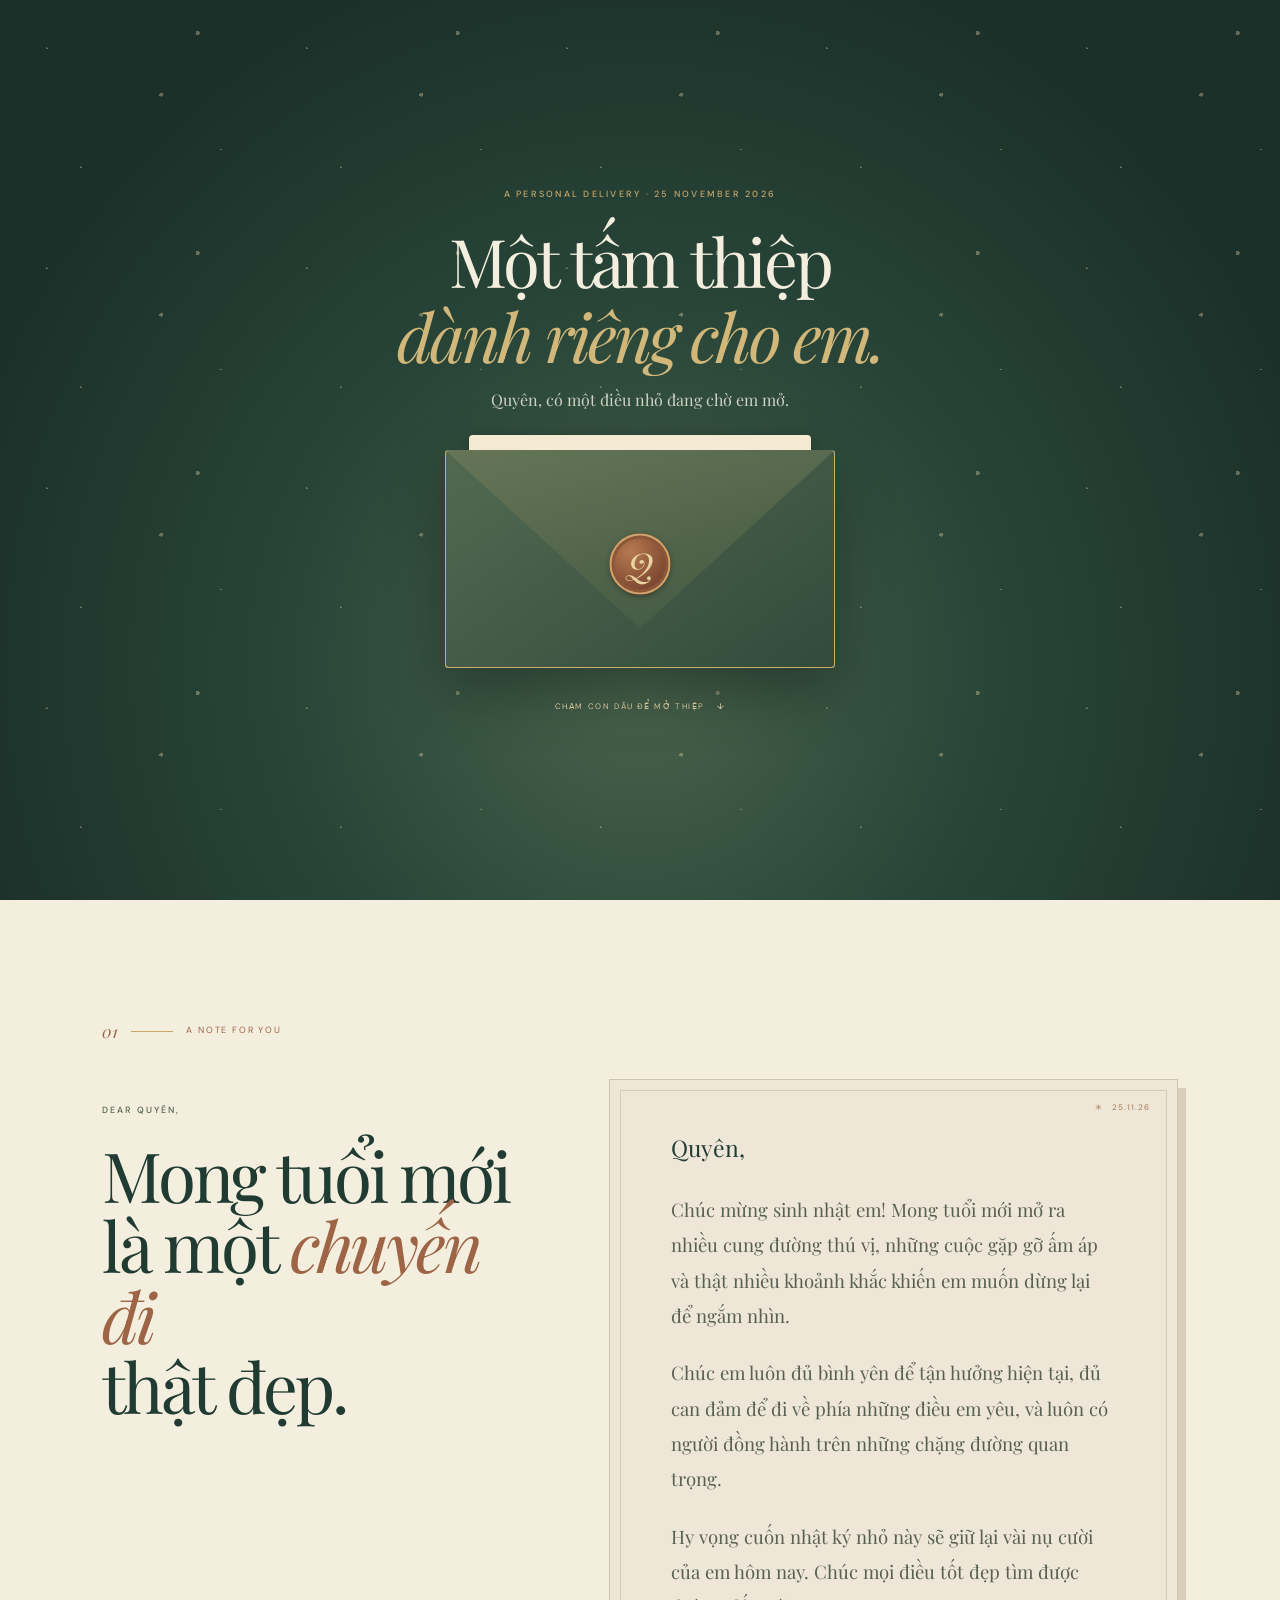
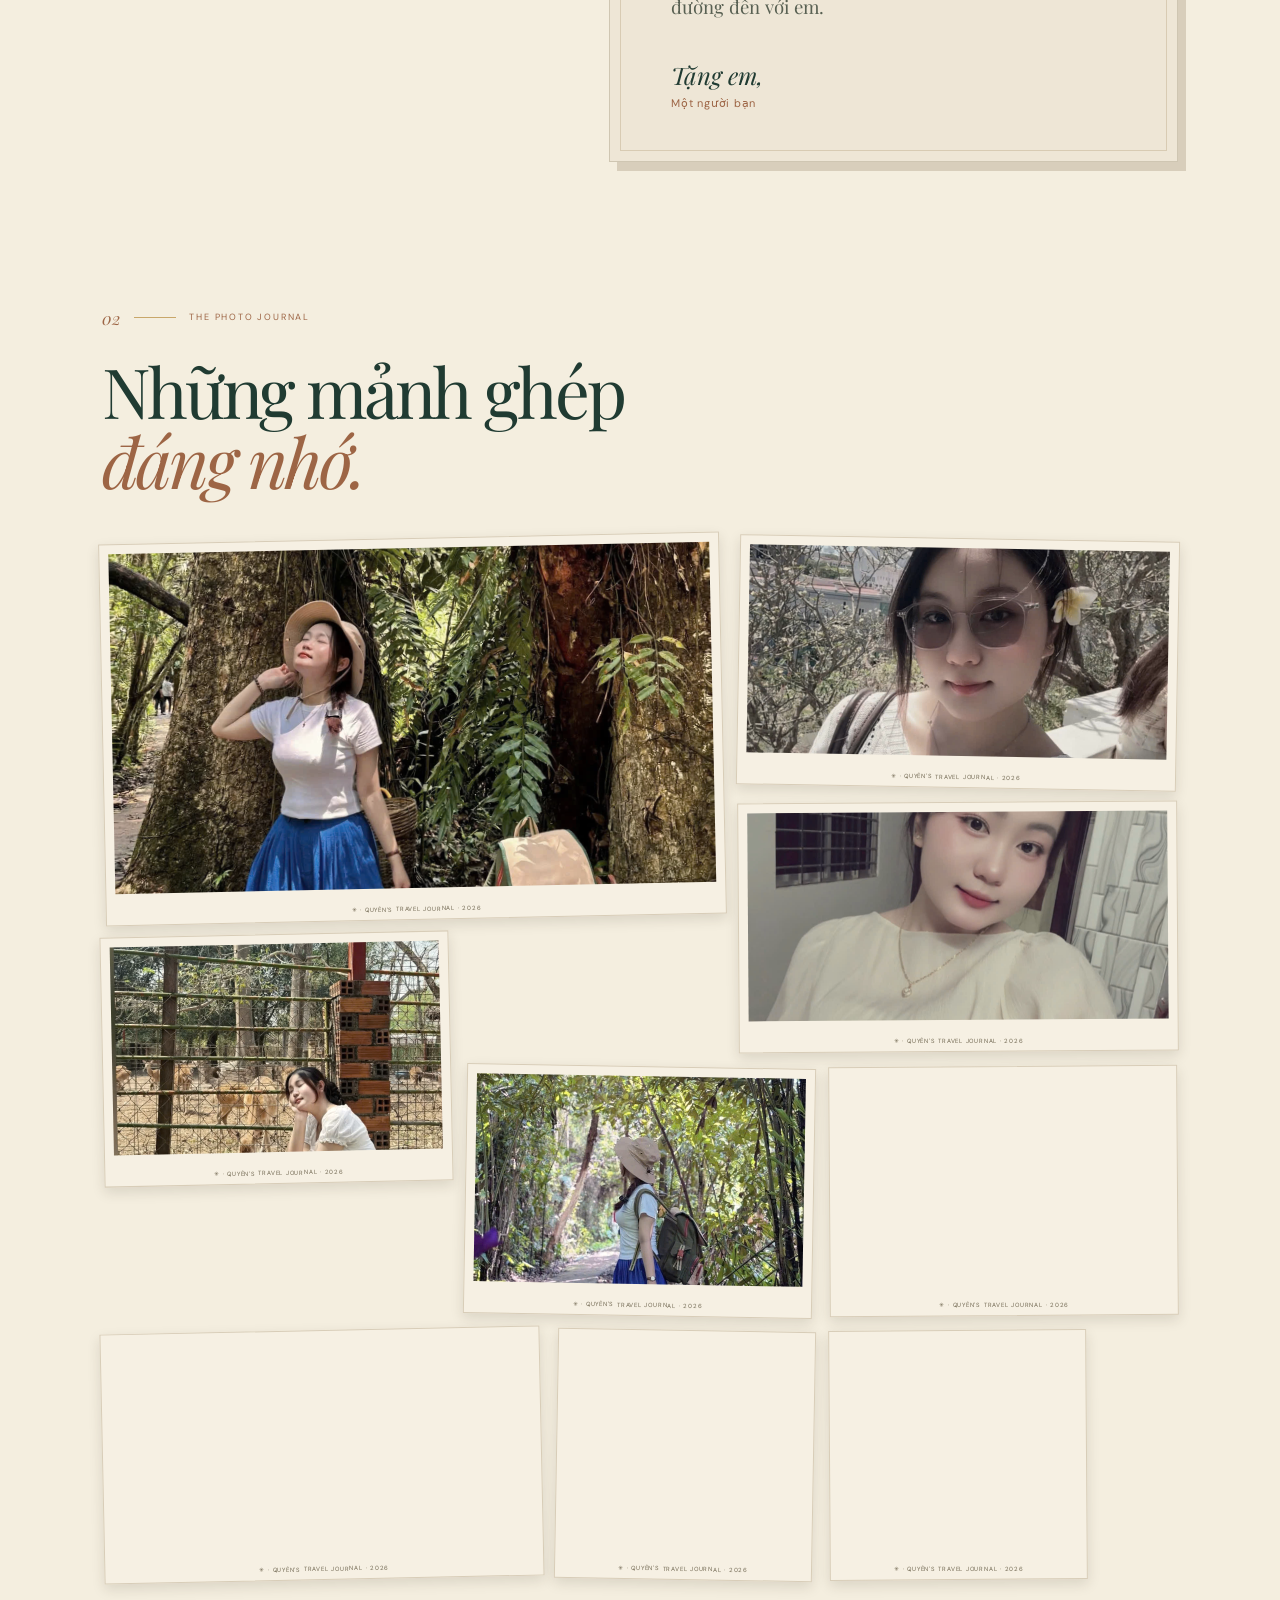
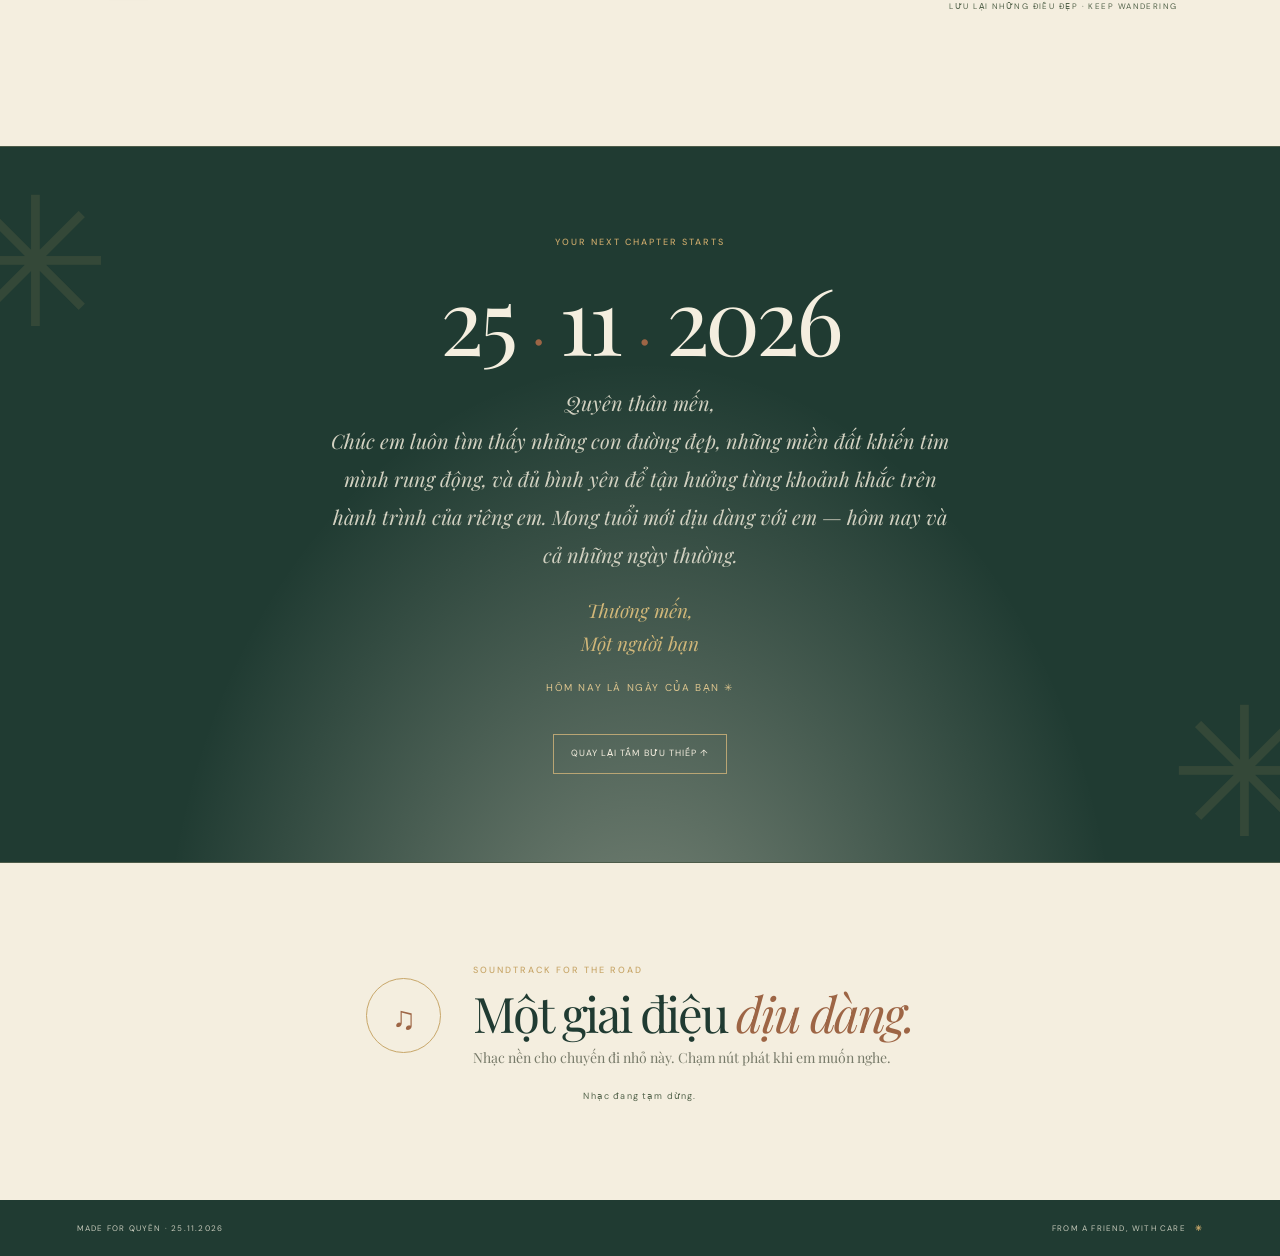
==== commit 40bb4a43: "Refresh V2 asset cache keys" ====
--- a/index.html
+++ b/index.html
@@ -10,8 +10,8 @@
   <link rel="preconnect" href="https://fonts.googleapis.com">
   <link rel="preconnect" href="https://fonts.gstatic.com" crossorigin>
   <link href="https://fonts.googleapis.com/css2?family=DM+Sans:wght@400;500;600&family=Playfair+Display:ital,wght@0,400;0,500;1,400;1,500&display=swap" rel="stylesheet">
-  <link rel="stylesheet" href="./css/style.css?v=phone-label-2">
-  <script src="./js/main.js?v=90a6bfc6" defer></script>
+  <link rel="stylesheet" href="./css/style.css?v=e922958">
+  <script src="./js/main.js?v=e922958" defer></script>
 </head>
 <body>
   <section class="envelope-gate" id="envelopeGate" aria-labelledby="gateTitle">
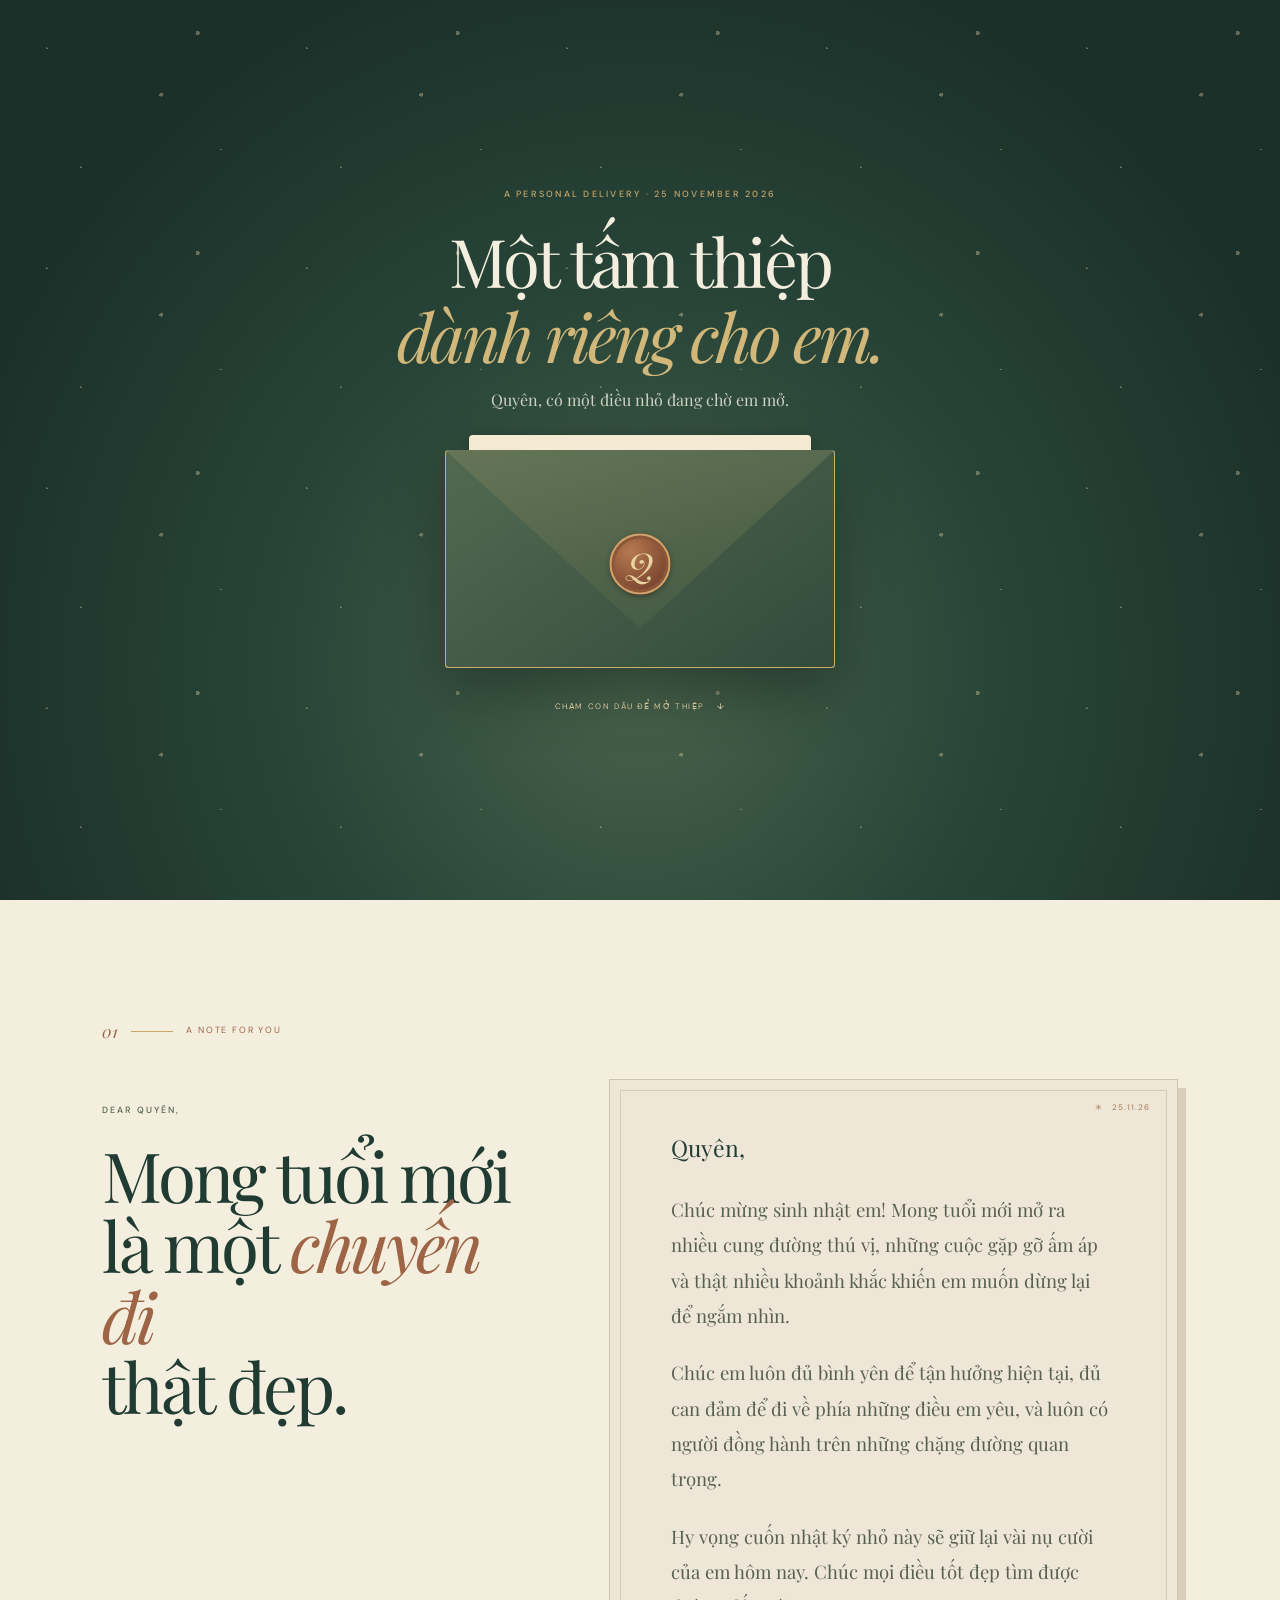
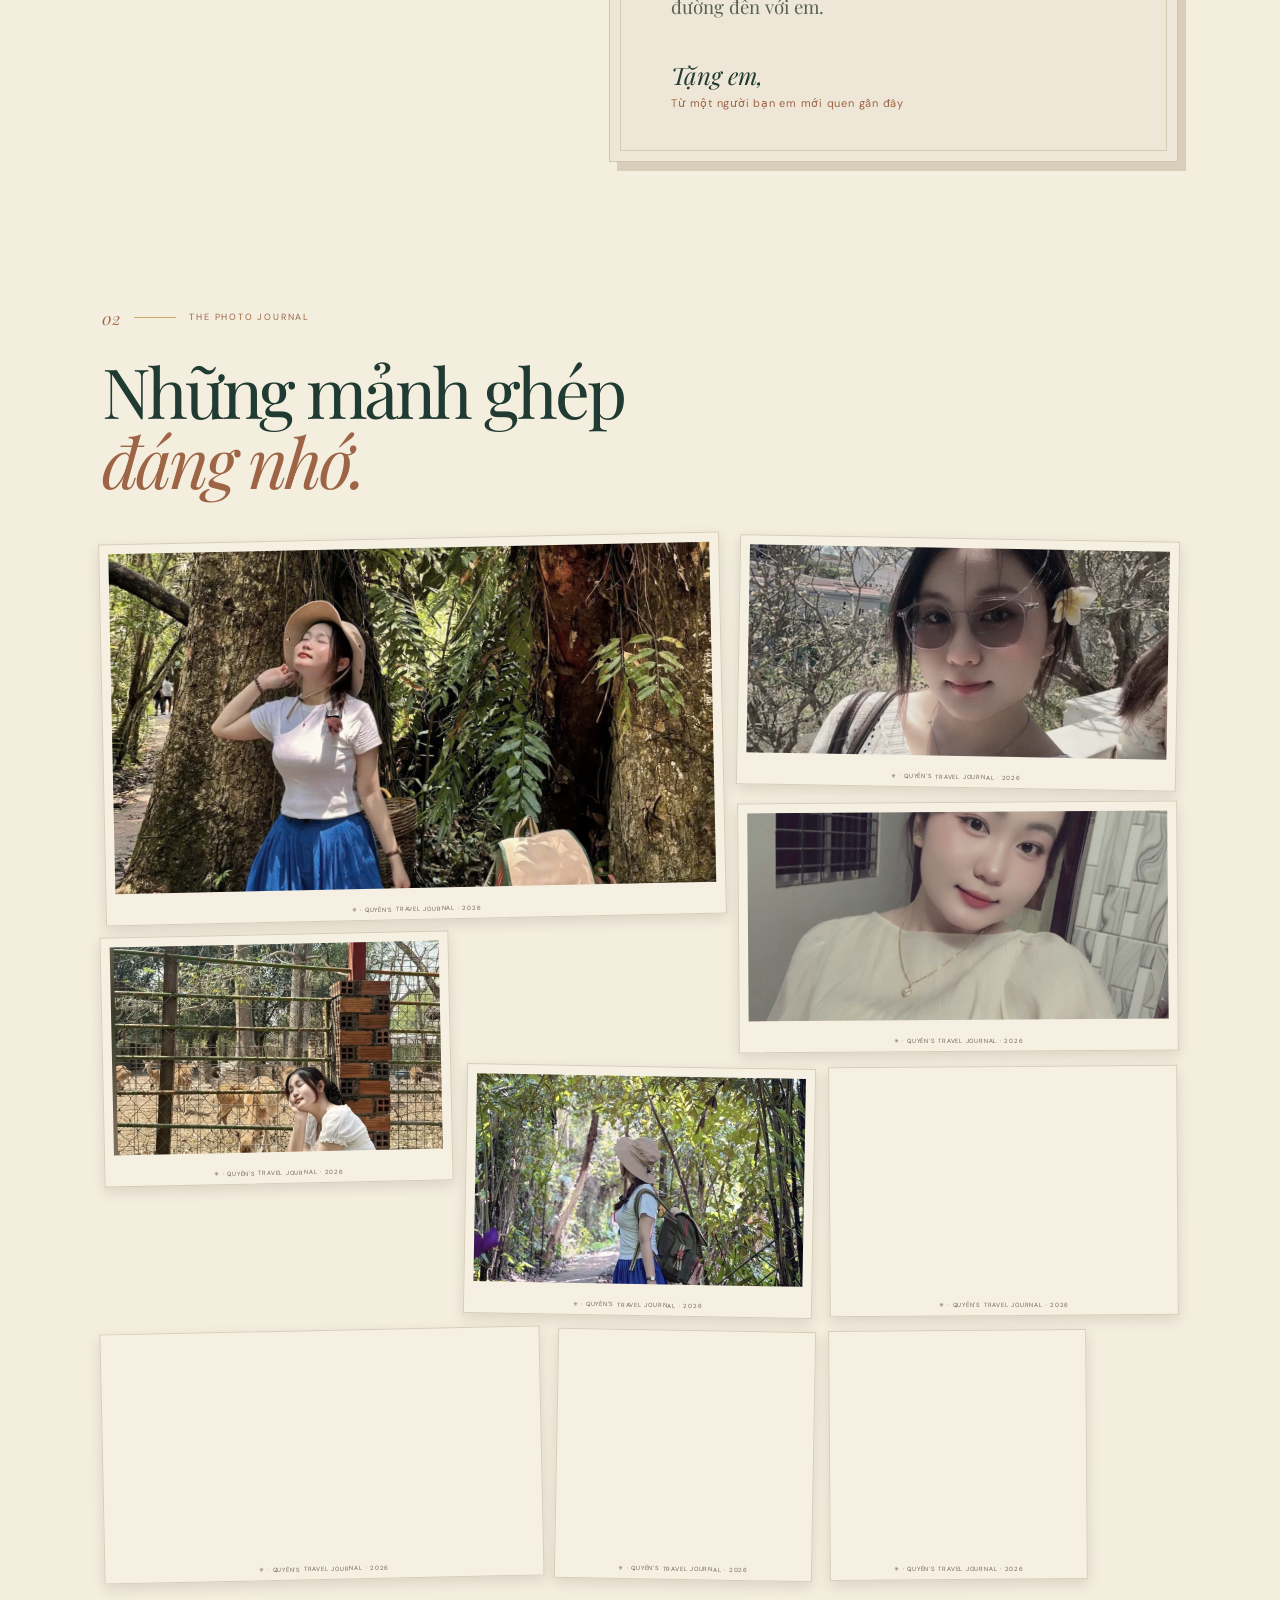
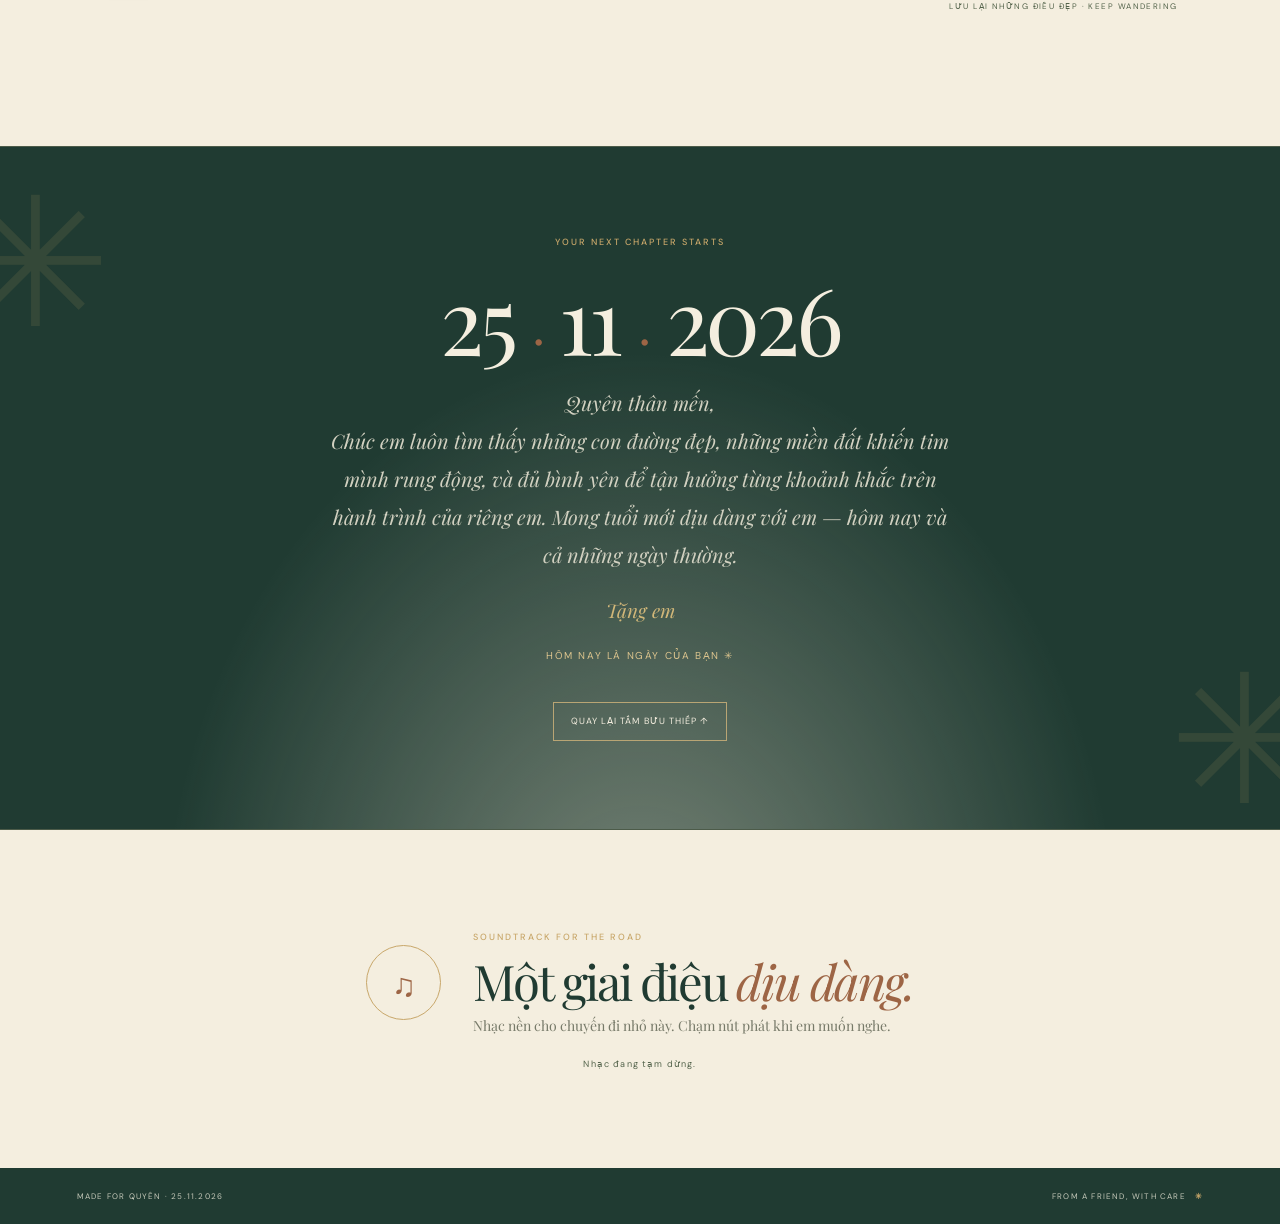
==== commit 02ce11f1: "sửa bạn" ====
--- a/index.html
+++ b/index.html
@@ -61,7 +61,7 @@
           <p>Chúc mừng sinh nhật em! Mong tuổi mới mở ra nhiều cung đường thú vị, những cuộc gặp gỡ ấm áp và thật nhiều khoảnh khắc khiến em muốn dừng lại để ngắm nhìn.</p>
           <p>Chúc em luôn đủ bình yên để tận hưởng hiện tại, đủ can đảm để đi về phía những điều em yêu, và luôn có người đồng hành trên những chặng đường quan trọng.</p>
           <p>Hy vọng cuốn nhật ký nhỏ này sẽ giữ lại vài nụ cười của em hôm nay. Chúc mọi điều tốt đẹp tìm được đường đến với em.</p>
-          <div class="signature">Tặng em,<span>Một người bạn</span></div>
+          <div class="signature">Tặng em,<span>Từ một người bạn em mới quen gần đây</span></div>
         </article>
       </div>
     </section>
@@ -88,7 +88,7 @@
       <div class="birthday-inner closing-letter">
         <p class="eyebrow">YOUR NEXT CHAPTER STARTS</p>
         <h2>25 <span>·</span> 11 <span>·</span> 2026</h2>
-        <p>Quyên thân mến,<br>Chúc em luôn tìm thấy những con đường đẹp, những miền đất khiến tim mình rung động, và đủ bình yên để tận hưởng từng khoảnh khắc trên hành trình của riêng em. Mong tuổi mới dịu dàng với em — hôm nay và cả những ngày thường.<br><span class="closing-signature">Thương mến,<br>Một người bạn</span></p>
+        <p>Quyên thân mến,<br>Chúc em luôn tìm thấy những con đường đẹp, những miền đất khiến tim mình rung động, và đủ bình yên để tận hưởng từng khoảnh khắc trên hành trình của riêng em. Mong tuổi mới dịu dàng với em — hôm nay và cả những ngày thường.<br><span class="closing-signature">Tặng em</p>
         <div class="countdown" id="countdown" aria-live="polite"></div>
         <a class="outline-btn" href="#home">Quay lại tấm bưu thiếp ↑</a>
       </div>
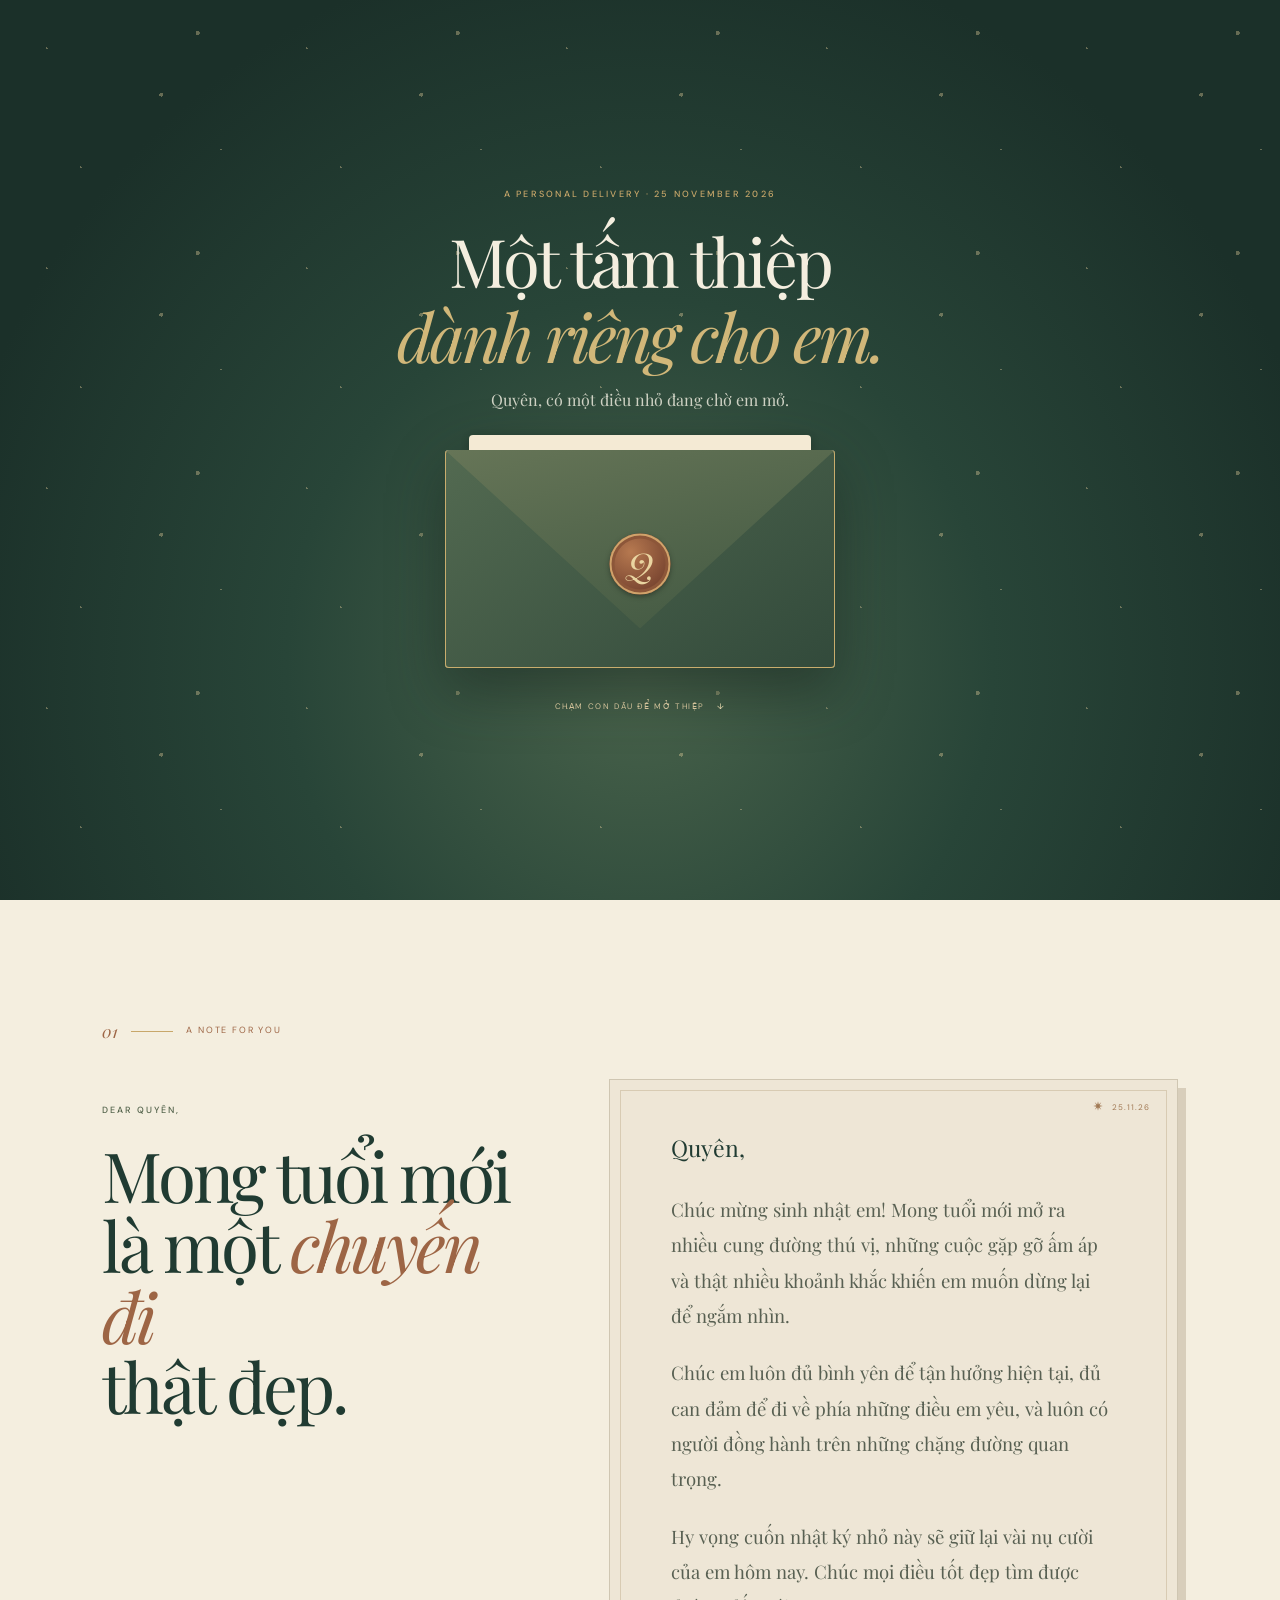
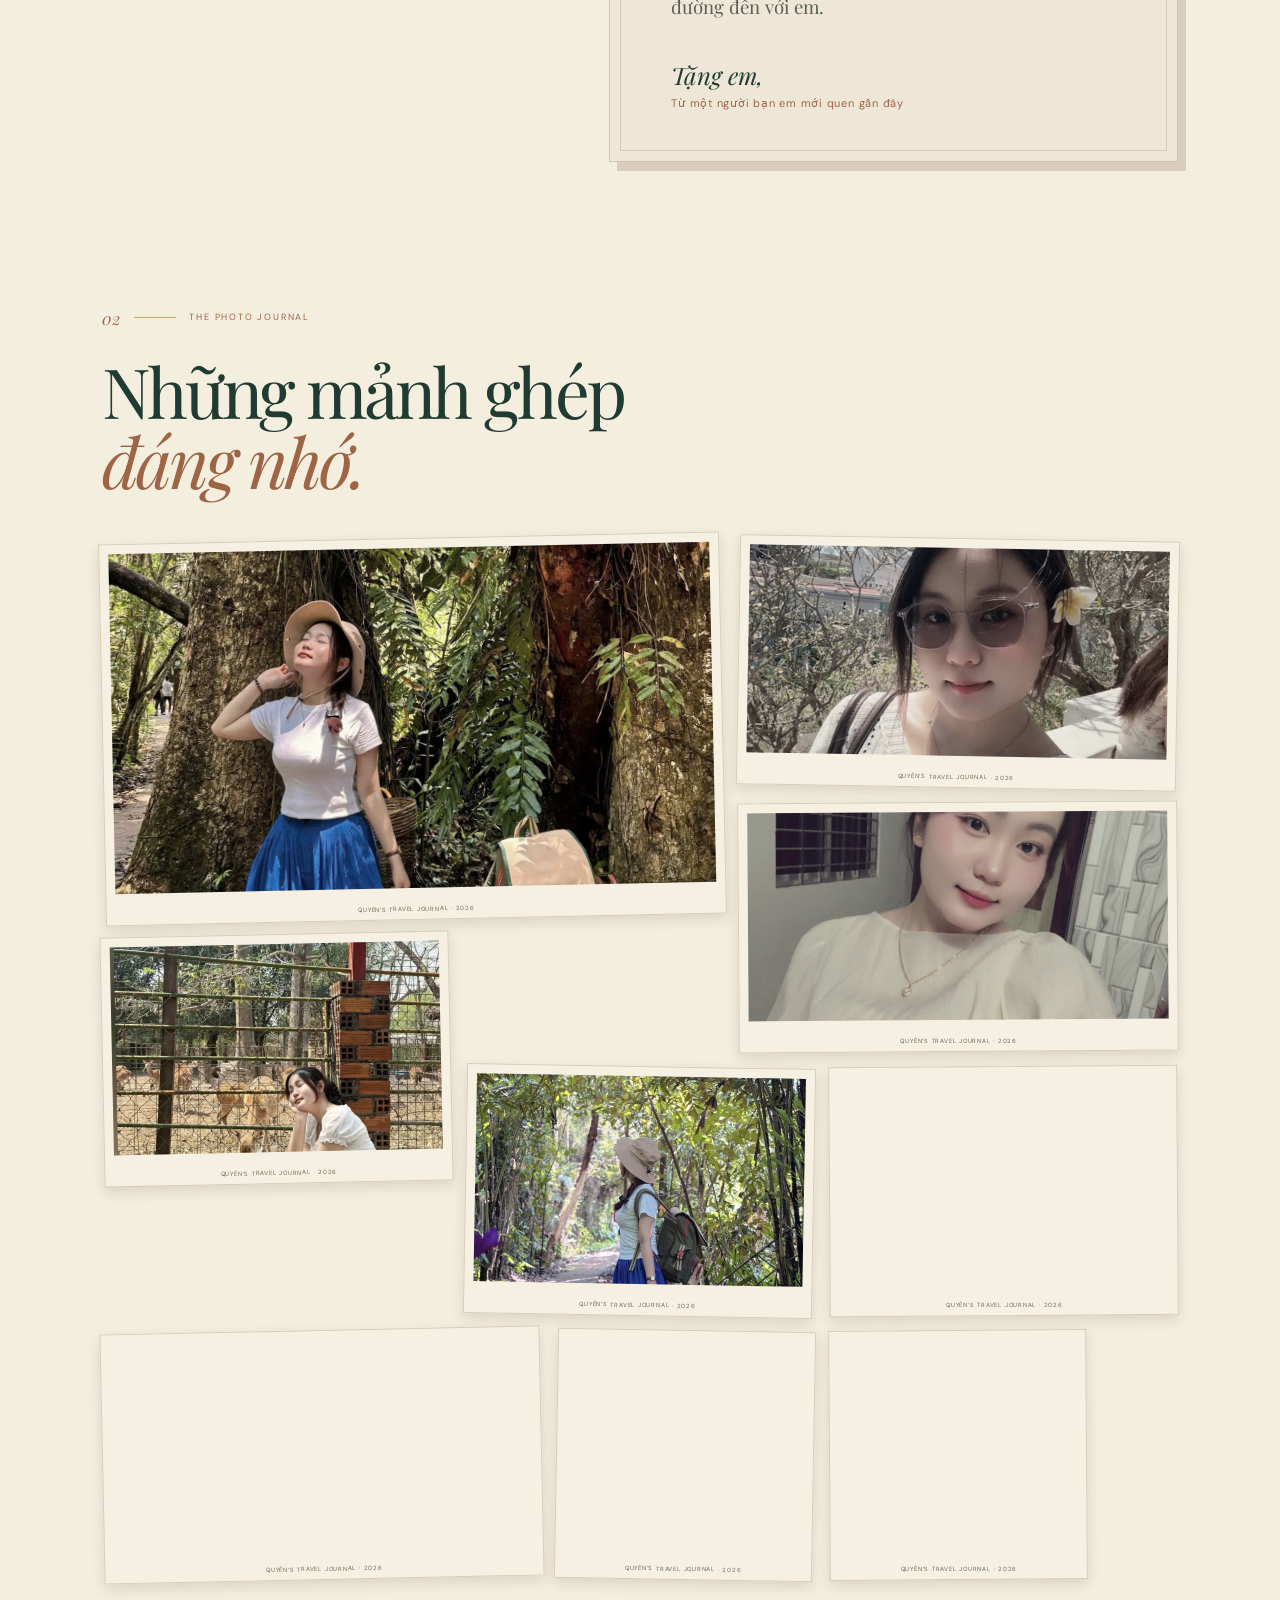
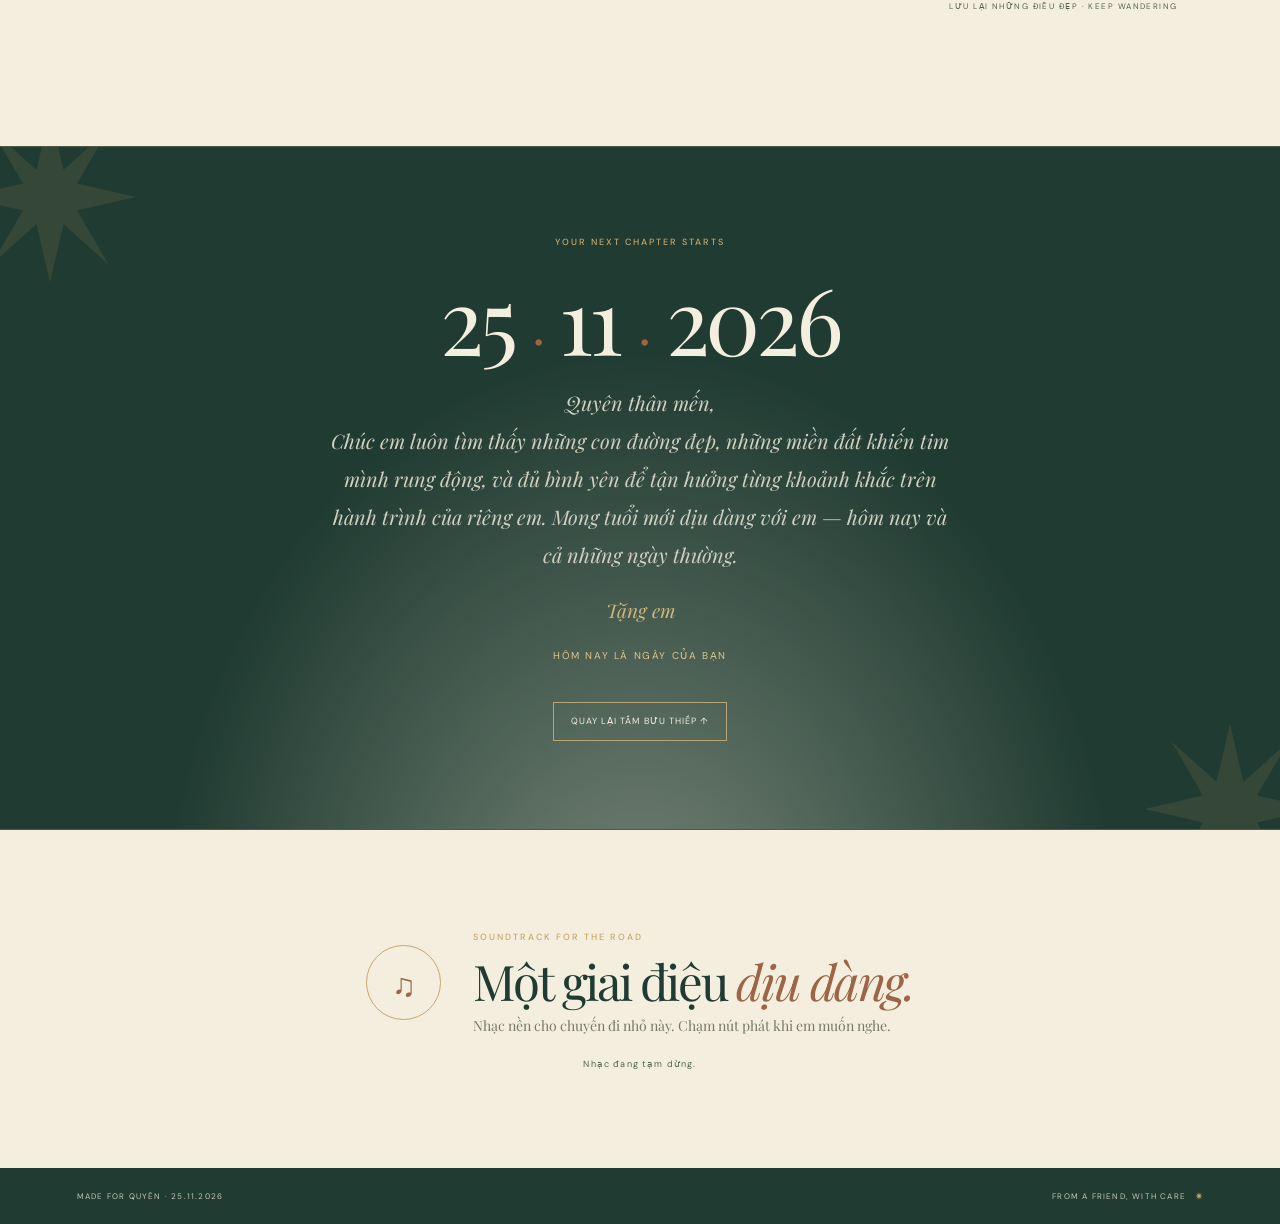
==== commit b71864bf: "Polish mobile ornaments and photo grid" ====
--- a/index.html
+++ b/index.html
@@ -10,8 +10,8 @@
   <link rel="preconnect" href="https://fonts.googleapis.com">
   <link rel="preconnect" href="https://fonts.gstatic.com" crossorigin>
   <link href="https://fonts.googleapis.com/css2?family=DM+Sans:wght@400;500;600&family=Playfair+Display:ital,wght@0,400;0,500;1,400;1,500&display=swap" rel="stylesheet">
-  <link rel="stylesheet" href="./css/style.css?v=e922958">
-  <script src="./js/main.js?v=e922958" defer></script>
+  <link rel="stylesheet" href="./css/style.css?v=mobile-grid-1">
+  <script src="./js/main.js?v=mobile-grid-1" defer></script>
 </head>
 <body>
   <section class="envelope-gate" id="envelopeGate" aria-labelledby="gateTitle">
@@ -25,7 +25,7 @@
   <div class="ambient-dust" aria-hidden="true"></div>
   <div class="grain" aria-hidden="true"></div>
   <header class="topbar" inert>
-    <a class="brand" href="#home" aria-label="Về đầu trang"><span class="brand-mark">✳</span> POSTCARD No. 25</a>
+    <a class="brand" href="#home" aria-label="Về đầu trang"><svg class="ornament-icon brand-mark" viewBox="0 0 40 40" aria-hidden="true"><path d="M20 1 23 14 33 5 26 17 39 20 26 23 33 35 23 26 20 39 17 26 7 35 14 23 1 20 14 17 7 5 17 14Z"/></svg> POSTCARD No. 25</a>
     <nav aria-label="Điều hướng"><a href="#letter">Lời nhắn</a><a href="#memories">Hành trình</a></nav>
     <button class="music-toggle" id="musicToggle" aria-pressed="false"><span aria-hidden="true">♫</span><span id="musicLabel">Bật nhạc</span></button>
   </header>
@@ -43,7 +43,7 @@
         <div class="sun-disc" aria-hidden="true"></div>
         <figure class="cover-photo">
           <img src="./assets/photos/quyen-01.jpg" alt="Quyên — tấm ảnh bìa của cuốn nhật ký sinh nhật" fetchpriority="high">
-          <figcaption><span>25° NOVEMBER</span><span>✳</span><span>A MEMORY TO KEEP</span></figcaption>
+          <figcaption><span>25° NOVEMBER</span><span><svg class="ornament-icon" viewBox="0 0 40 40" aria-hidden="true"><path d="M20 1 23 14 33 5 26 17 39 20 26 23 33 35 23 26 20 39 17 26 7 35 14 23 1 20 14 17 7 5 17 14Z"/></svg></span><span>A MEMORY TO KEEP</span></figcaption>
         </figure>
         <div class="postmark" aria-hidden="true">SPECIAL<br>DELIVERY<div>Q</div>2026</div>
         <span class="coordinate" aria-hidden="true">10°46' N / A NEW CHAPTER</span>
@@ -56,7 +56,7 @@
       <div class="letter-layout">
         <div class="letter-heading"><p class="eyebrow">DEAR QUYÊN,</p><h2>Mong tuổi mới<br>là một <em>chuyến đi</em><br>thật đẹp.</h2></div>
         <article class="letter-card">
-          <div class="letter-stamp">✳ &nbsp; 25.11.26</div>
+          <div class="letter-stamp"><svg class="ornament-icon" viewBox="0 0 40 40" aria-hidden="true"><path d="M20 1 23 14 33 5 26 17 39 20 26 23 33 35 23 26 20 39 17 26 7 35 14 23 1 20 14 17 7 5 17 14Z"/></svg> &nbsp; 25.11.26</div>
           <p>Quyên,</p>
           <p>Chúc mừng sinh nhật em! Mong tuổi mới mở ra nhiều cung đường thú vị, những cuộc gặp gỡ ấm áp và thật nhiều khoảnh khắc khiến em muốn dừng lại để ngắm nhìn.</p>
           <p>Chúc em luôn đủ bình yên để tận hưởng hiện tại, đủ can đảm để đi về phía những điều em yêu, và luôn có người đồng hành trên những chặng đường quan trọng.</p>
@@ -92,7 +92,7 @@
         <div class="countdown" id="countdown" aria-live="polite"></div>
         <a class="outline-btn" href="#home">Quay lại tấm bưu thiếp ↑</a>
       </div>
-      <span class="birthday-star star-left" aria-hidden="true">✳</span><span class="birthday-star star-right" aria-hidden="true">✳</span>
+      <svg class="birthday-star star-left" viewBox="0 0 40 40" aria-hidden="true"><path d="M20 1 23 14 33 5 26 17 39 20 26 23 33 35 23 26 20 39 17 26 7 35 14 23 1 20 14 17 7 5 17 14Z"/></svg><svg class="birthday-star star-right" viewBox="0 0 40 40" aria-hidden="true"><path d="M20 1 23 14 33 5 26 17 39 20 26 23 33 35 23 26 20 39 17 26 7 35 14 23 1 20 14 17 7 5 17 14Z"/></svg>
     </section>
 
     <section class="music-section section-wrap" id="music">
@@ -101,7 +101,7 @@
       <p class="audio-status" id="audioStatus" aria-live="polite">Nhạc đang tạm dừng.</p>
     </section>
   </main>
-  <footer inert><span>MADE FOR QUYÊN · 25.11.2026</span><span>FROM A FRIEND, WITH CARE <b>✳</b></span></footer>
+  <footer inert><span>MADE FOR QUYÊN · 25.11.2026</span><span>FROM A FRIEND, WITH CARE <b><svg class="ornament-icon" viewBox="0 0 40 40" aria-hidden="true"><path d="M20 1 23 14 33 5 26 17 39 20 26 23 33 35 23 26 20 39 17 26 7 35 14 23 1 20 14 17 7 5 17 14Z"/></svg></b></span></footer>
 
   <dialog id="lightbox" class="lightbox" aria-label="Ảnh xem lớn"><button class="dialog-close" id="closeLightbox" aria-label="Đóng ảnh">×</button><button class="lightbox-nav lightbox-prev" id="previousPhoto" aria-label="Ảnh trước">←</button><img id="lightboxImage" alt=""><button class="lightbox-nav lightbox-next" id="nextPhoto" aria-label="Ảnh tiếp theo">→</button><p id="lightboxCaption"></p><p class="lightbox-counter" id="lightboxCounter"></p></dialog>
   <p class="audio-notice" id="audioNotice" role="status" aria-live="polite" aria-atomic="true" hidden></p>
--- a/css/style.css
+++ b/css/style.css
@@ -57,3 +57,7 @@
 @keyframes skyDrift{to{background-position:150px 110px}}@keyframes dustFloat{to{background-position:80px -140px}}@keyframes heroGlow{to{transform:translateY(-2%) scale(1.03);opacity:.7}}@keyframes hint{to{transform:translateY(4px);opacity:.65}}@keyframes confetti{to{transform:translate(var(--drift),48vh) rotate(calc(var(--turn) + 500deg));opacity:0}}
 @media(max-width:760px){.gate-copy{margin-bottom:22px}.gate-copy .eyebrow{font-size:7px;letter-spacing:.16em}.gate-copy>p:last-child{font-size:14px}.envelope-button{height:216px;width:min(350px,82vw)}.envelope-back,.envelope-front,.envelope-flap{inset-block:14px}.letter-peek{inset:0 20px 49px}.memory{padding:6px 6px 25px}.memory-01{grid-column:span 2;grid-row:span 3}.memory-02,.memory-03,.memory-04,.memory-05,.memory-06{grid-column:span 1;grid-row:span 2}.memory-07{grid-column:span 2;grid-row:span 2}.memory-08,.memory-09{grid-column:span 1;grid-row:span 2}.memory:before{font-size:5px;letter-spacing:.06em}.closing-letter>p:not(.eyebrow){font-size:17px;line-height:1.8}.lightbox-nav{top:auto;bottom:calc(15px + env(safe-area-inset-bottom));width:42px;height:42px}.lightbox-prev{left:calc(50% - 55px)}.lightbox-next{right:calc(50% - 55px)}.lightbox p{margin-top:12px}.lightbox-counter{margin-bottom:60px!important}}
 @media(prefers-reduced-motion:reduce){.envelope-gate,.envelope-flap,.letter-peek,.wax-seal,.ambient-dust,.gate-sky,.gate-hint,.cover-photo,.will-reveal,.confetti-burst i{animation:none!important;transition:none!important}.will-reveal,.memory.will-reveal{opacity:1;transform:none}.memory.will-reveal.is-visible:nth-child(n){transform:none}}
+
+/* Stable vector ornaments and a balanced two-column phone album. */
+.ornament-icon{display:inline-block;width:1em;height:1em;fill:currentColor;vertical-align:-.12em;flex:none}.brand-mark{width:17px;height:17px}.cover-photo figcaption .ornament-icon{width:15px;height:15px}.letter-stamp .ornament-icon{width:10px;height:10px}.birthday-star{width:1em;height:1em;fill:#bd9b6122}.memory:before{content:"QUYÊN’S TRAVEL JOURNAL · 2026"}
+@media(max-width:760px){.memory-grid{grid-template-columns:repeat(2,minmax(0,1fr));grid-auto-rows:auto;align-items:stretch}.memory,.memory-01,.memory-02,.memory-03,.memory-04,.memory-05,.memory-06,.memory-07,.memory-08,.memory-09{grid-column:auto;grid-row:auto;aspect-ratio:.78;padding:6px 6px 25px}.memory-09{grid-column:1/-1;aspect-ratio:1.55}.memory img{min-height:0}.memory:before{font-size:clamp(5px,1.55vw,7px);letter-spacing:.08em}}
